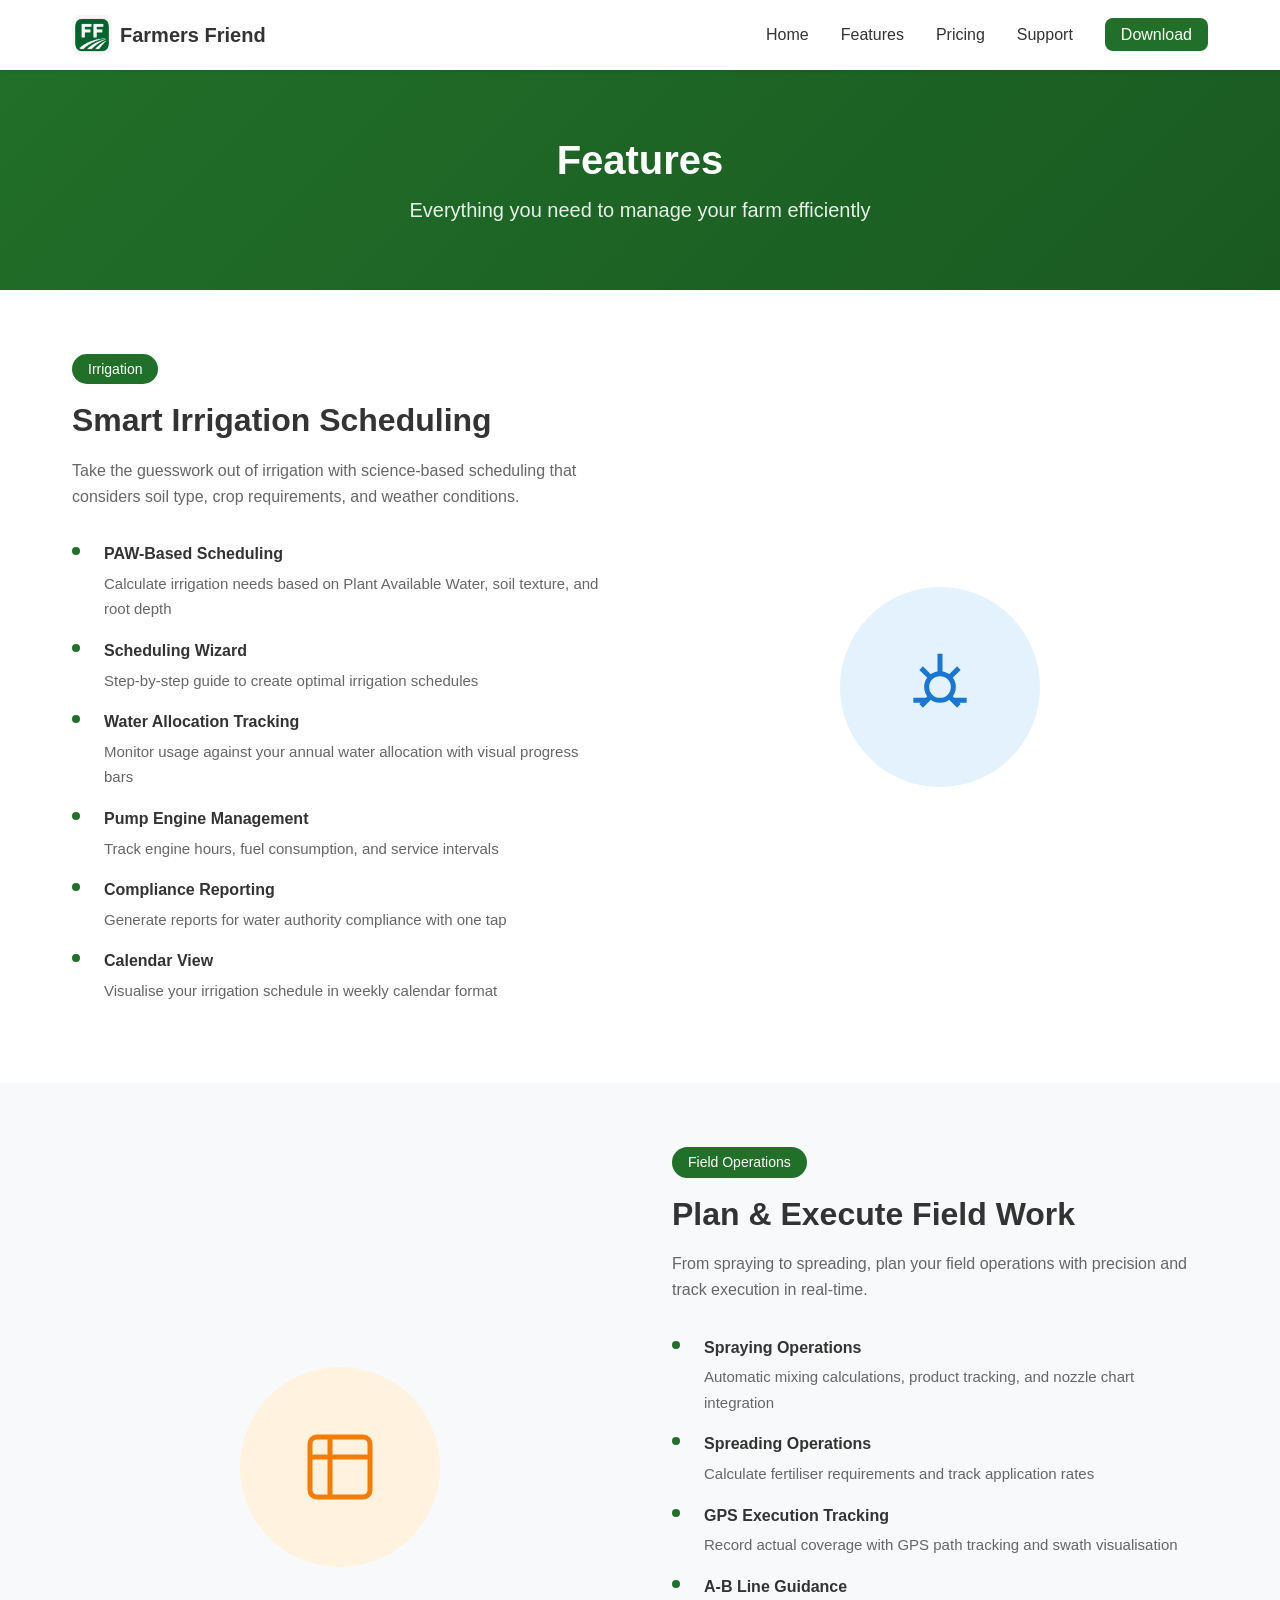
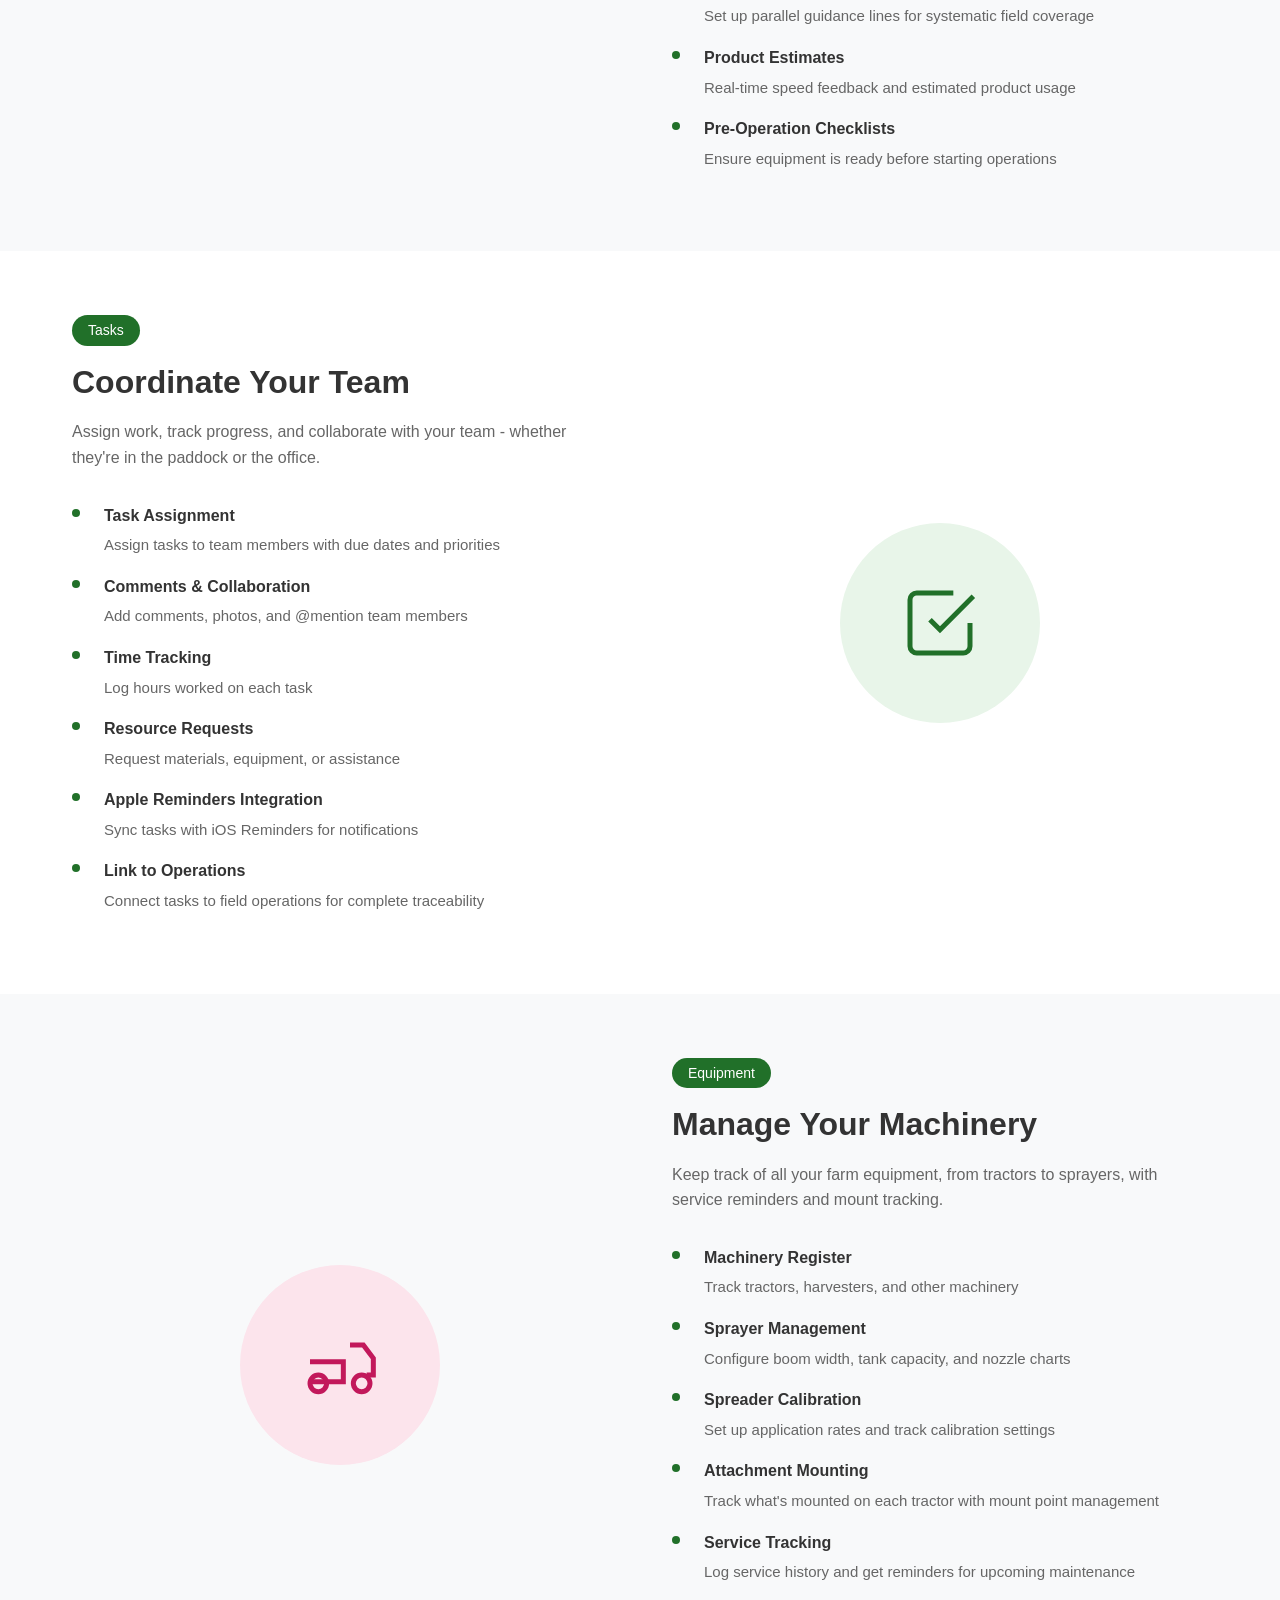
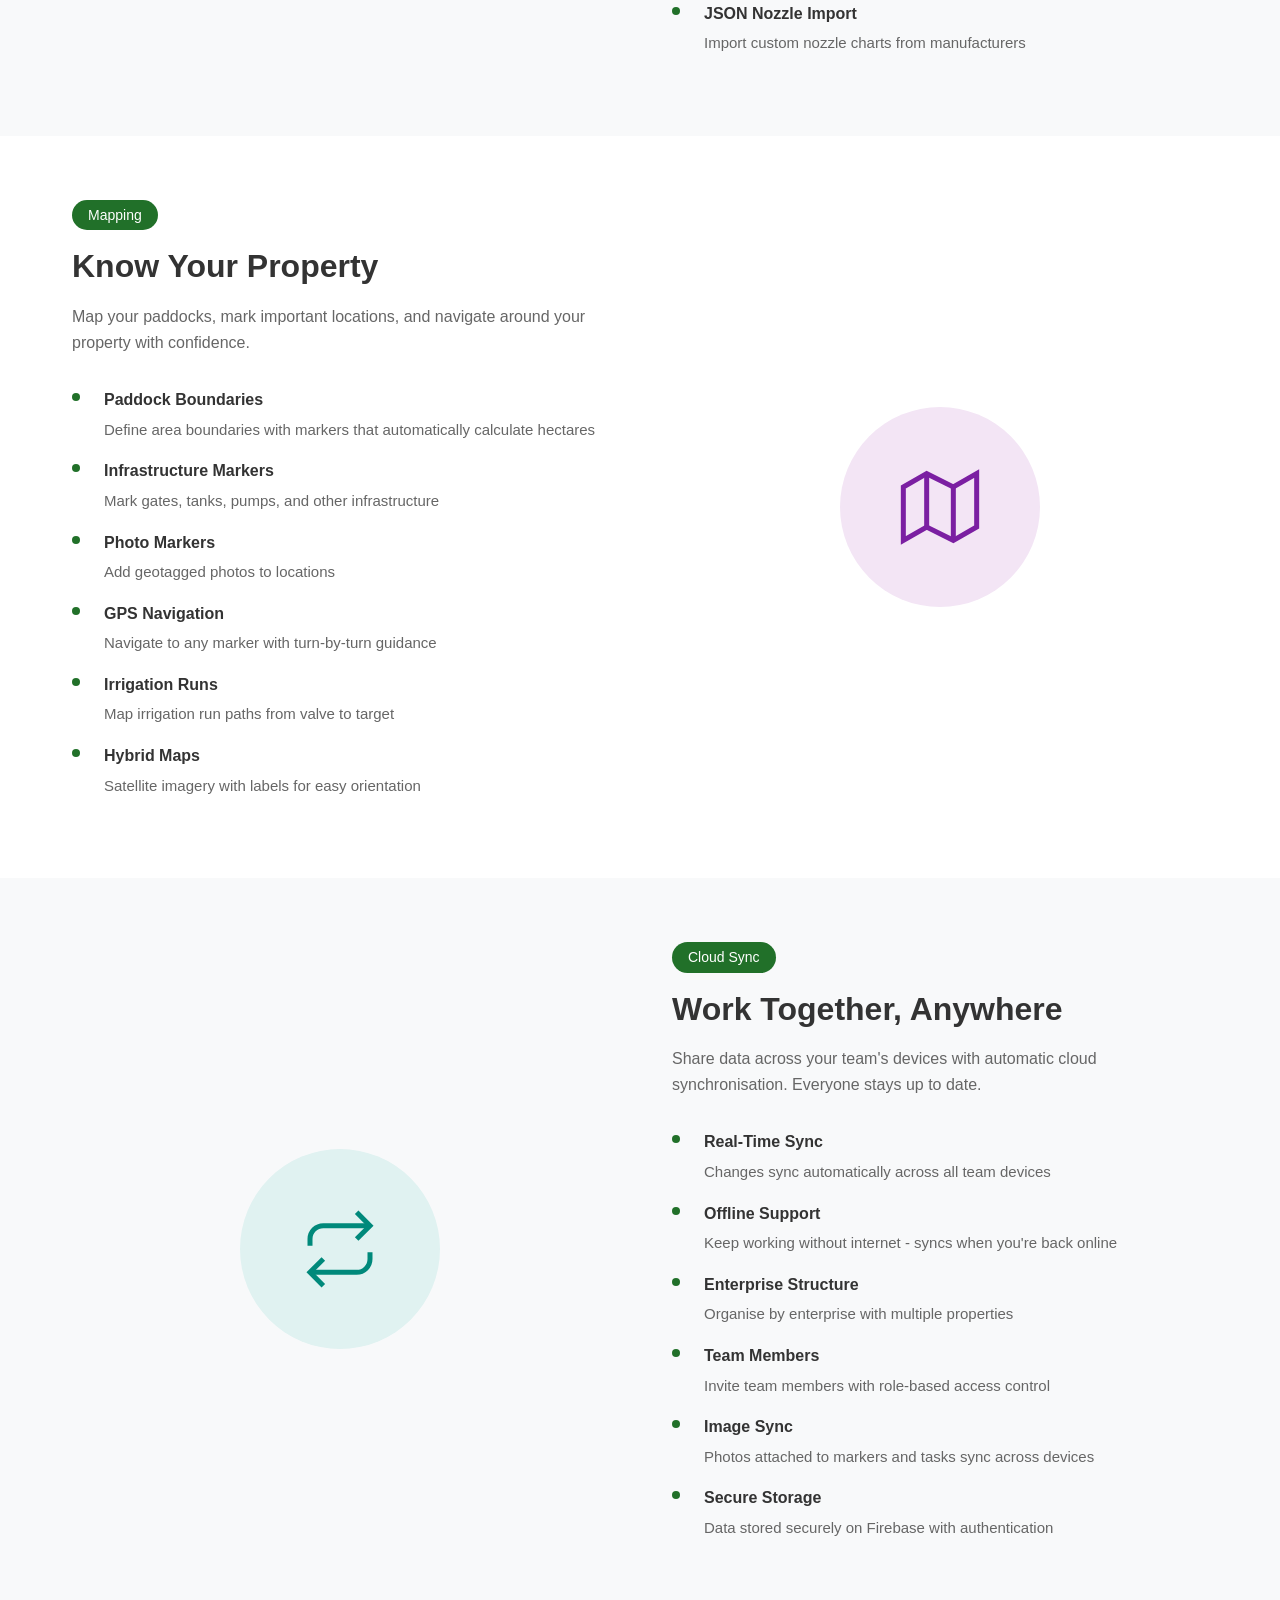
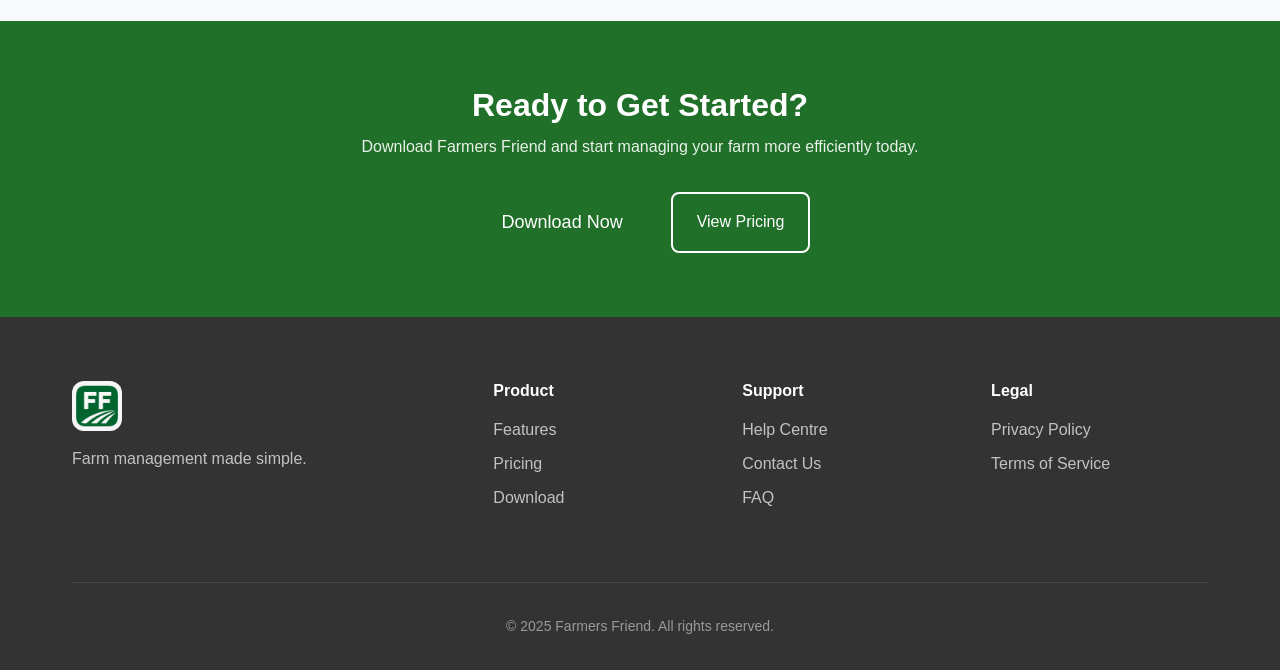
==== features.html @ cf2e5888 "Initial website for farmersfriendapp.com" ====
<!DOCTYPE html>
<html lang="en">
<head>
    <meta charset="UTF-8">
    <meta name="viewport" content="width=device-width, initial-scale=1.0">
    <meta name="description" content="Explore all features of Farmers Friend - irrigation scheduling, field operations, task management, equipment tracking, and more.">
    <title>Features - Farmers Friend</title>
    <link rel="stylesheet" href="css/styles.css">
    <link rel="icon" type="image/png" href="images/favicon.png">
    <link rel="apple-touch-icon" href="images/app-icon.png">
</head>
<body>
    <!-- Navigation -->
    <nav class="navbar">
        <div class="nav-container">
            <a href="index.html" class="nav-logo">
                <img src="images/app-icon.png" alt="Farmers Friend" class="logo-icon">
                <span>Farmers Friend</span>
            </a>
            <button class="nav-toggle" aria-label="Toggle navigation">
                <span></span>
                <span></span>
                <span></span>
            </button>
            <ul class="nav-menu">
                <li><a href="index.html" class="nav-link">Home</a></li>
                <li><a href="features.html" class="nav-link active">Features</a></li>
                <li><a href="pricing.html" class="nav-link">Pricing</a></li>
                <li><a href="support.html" class="nav-link">Support</a></li>
                <li><a href="index.html#download" class="nav-link btn-download">Download</a></li>
            </ul>
        </div>
    </nav>

    <!-- Page Header -->
    <section class="page-header">
        <div class="container">
            <h1>Features</h1>
            <p>Everything you need to manage your farm efficiently</p>
        </div>
    </section>

    <!-- Irrigation Feature -->
    <section class="feature-detail" id="irrigation">
        <div class="container">
            <div class="feature-detail-content">
                <div class="feature-detail-text">
                    <div class="feature-badge">Irrigation</div>
                    <h2>Smart Irrigation Scheduling</h2>
                    <p>Take the guesswork out of irrigation with science-based scheduling that considers soil type, crop requirements, and weather conditions.</p>

                    <ul class="feature-list">
                        <li>
                            <strong>PAW-Based Scheduling</strong>
                            <span>Calculate irrigation needs based on Plant Available Water, soil texture, and root depth</span>
                        </li>
                        <li>
                            <strong>Scheduling Wizard</strong>
                            <span>Step-by-step guide to create optimal irrigation schedules</span>
                        </li>
                        <li>
                            <strong>Water Allocation Tracking</strong>
                            <span>Monitor usage against your annual water allocation with visual progress bars</span>
                        </li>
                        <li>
                            <strong>Pump Engine Management</strong>
                            <span>Track engine hours, fuel consumption, and service intervals</span>
                        </li>
                        <li>
                            <strong>Compliance Reporting</strong>
                            <span>Generate reports for water authority compliance with one tap</span>
                        </li>
                        <li>
                            <strong>Calendar View</strong>
                            <span>Visualise your irrigation schedule in weekly calendar format</span>
                        </li>
                    </ul>
                </div>
                <div class="feature-detail-image">
                    <div class="feature-icon-large irrigation">
                        <svg viewBox="0 0 24 24" fill="none" stroke="currentColor" stroke-width="1.5">
                            <path d="M12 2v6m0 0a4 4 0 100 8 4 4 0 000-8zm-8 8h4m8 0h4M6.34 6.34l2.83 2.83m5.66 5.66l2.83 2.83m0-11.32l-2.83 2.83m-5.66 5.66l-2.83 2.83"/>
                        </svg>
                    </div>
                </div>
            </div>
        </div>
    </section>

    <!-- Field Operations Feature -->
    <section class="feature-detail alt" id="operations">
        <div class="container">
            <div class="feature-detail-content reverse">
                <div class="feature-detail-text">
                    <div class="feature-badge">Field Operations</div>
                    <h2>Plan & Execute Field Work</h2>
                    <p>From spraying to spreading, plan your field operations with precision and track execution in real-time.</p>

                    <ul class="feature-list">
                        <li>
                            <strong>Spraying Operations</strong>
                            <span>Automatic mixing calculations, product tracking, and nozzle chart integration</span>
                        </li>
                        <li>
                            <strong>Spreading Operations</strong>
                            <span>Calculate fertiliser requirements and track application rates</span>
                        </li>
                        <li>
                            <strong>GPS Execution Tracking</strong>
                            <span>Record actual coverage with GPS path tracking and swath visualisation</span>
                        </li>
                        <li>
                            <strong>A-B Line Guidance</strong>
                            <span>Set up parallel guidance lines for systematic field coverage</span>
                        </li>
                        <li>
                            <strong>Product Estimates</strong>
                            <span>Real-time speed feedback and estimated product usage</span>
                        </li>
                        <li>
                            <strong>Pre-Operation Checklists</strong>
                            <span>Ensure equipment is ready before starting operations</span>
                        </li>
                    </ul>
                </div>
                <div class="feature-detail-image">
                    <div class="feature-icon-large operations">
                        <svg viewBox="0 0 24 24" fill="none" stroke="currentColor" stroke-width="1.5">
                            <rect x="3" y="3" width="18" height="18" rx="2"/>
                            <path d="M9 3v18M3 9h18"/>
                        </svg>
                    </div>
                </div>
            </div>
        </div>
    </section>

    <!-- Task Management Feature -->
    <section class="feature-detail" id="tasks">
        <div class="container">
            <div class="feature-detail-content">
                <div class="feature-detail-text">
                    <div class="feature-badge">Tasks</div>
                    <h2>Coordinate Your Team</h2>
                    <p>Assign work, track progress, and collaborate with your team - whether they're in the paddock or the office.</p>

                    <ul class="feature-list">
                        <li>
                            <strong>Task Assignment</strong>
                            <span>Assign tasks to team members with due dates and priorities</span>
                        </li>
                        <li>
                            <strong>Comments & Collaboration</strong>
                            <span>Add comments, photos, and @mention team members</span>
                        </li>
                        <li>
                            <strong>Time Tracking</strong>
                            <span>Log hours worked on each task</span>
                        </li>
                        <li>
                            <strong>Resource Requests</strong>
                            <span>Request materials, equipment, or assistance</span>
                        </li>
                        <li>
                            <strong>Apple Reminders Integration</strong>
                            <span>Sync tasks with iOS Reminders for notifications</span>
                        </li>
                        <li>
                            <strong>Link to Operations</strong>
                            <span>Connect tasks to field operations for complete traceability</span>
                        </li>
                    </ul>
                </div>
                <div class="feature-detail-image">
                    <div class="feature-icon-large tasks">
                        <svg viewBox="0 0 24 24" fill="none" stroke="currentColor" stroke-width="1.5">
                            <path d="M9 11l3 3L22 4"/>
                            <path d="M21 12v7a2 2 0 01-2 2H5a2 2 0 01-2-2V5a2 2 0 012-2h11"/>
                        </svg>
                    </div>
                </div>
            </div>
        </div>
    </section>

    <!-- Equipment Feature -->
    <section class="feature-detail alt" id="equipment">
        <div class="container">
            <div class="feature-detail-content reverse">
                <div class="feature-detail-text">
                    <div class="feature-badge">Equipment</div>
                    <h2>Manage Your Machinery</h2>
                    <p>Keep track of all your farm equipment, from tractors to sprayers, with service reminders and mount tracking.</p>

                    <ul class="feature-list">
                        <li>
                            <strong>Machinery Register</strong>
                            <span>Track tractors, harvesters, and other machinery</span>
                        </li>
                        <li>
                            <strong>Sprayer Management</strong>
                            <span>Configure boom width, tank capacity, and nozzle charts</span>
                        </li>
                        <li>
                            <strong>Spreader Calibration</strong>
                            <span>Set up application rates and track calibration settings</span>
                        </li>
                        <li>
                            <strong>Attachment Mounting</strong>
                            <span>Track what's mounted on each tractor with mount point management</span>
                        </li>
                        <li>
                            <strong>Service Tracking</strong>
                            <span>Log service history and get reminders for upcoming maintenance</span>
                        </li>
                        <li>
                            <strong>JSON Nozzle Import</strong>
                            <span>Import custom nozzle charts from manufacturers</span>
                        </li>
                    </ul>
                </div>
                <div class="feature-detail-image">
                    <div class="feature-icon-large equipment">
                        <svg viewBox="0 0 24 24" fill="none" stroke="currentColor" stroke-width="1.5">
                            <circle cx="5.5" cy="17.5" r="2.5"/>
                            <circle cx="18.5" cy="17.5" r="2.5"/>
                            <path d="M15 6h4l3 4v5h-2M3 17h2m-2-6h10v6H5"/>
                        </svg>
                    </div>
                </div>
            </div>
        </div>
    </section>

    <!-- Mapping Feature -->
    <section class="feature-detail" id="mapping">
        <div class="container">
            <div class="feature-detail-content">
                <div class="feature-detail-text">
                    <div class="feature-badge">Mapping</div>
                    <h2>Know Your Property</h2>
                    <p>Map your paddocks, mark important locations, and navigate around your property with confidence.</p>

                    <ul class="feature-list">
                        <li>
                            <strong>Paddock Boundaries</strong>
                            <span>Define area boundaries with markers that automatically calculate hectares</span>
                        </li>
                        <li>
                            <strong>Infrastructure Markers</strong>
                            <span>Mark gates, tanks, pumps, and other infrastructure</span>
                        </li>
                        <li>
                            <strong>Photo Markers</strong>
                            <span>Add geotagged photos to locations</span>
                        </li>
                        <li>
                            <strong>GPS Navigation</strong>
                            <span>Navigate to any marker with turn-by-turn guidance</span>
                        </li>
                        <li>
                            <strong>Irrigation Runs</strong>
                            <span>Map irrigation run paths from valve to target</span>
                        </li>
                        <li>
                            <strong>Hybrid Maps</strong>
                            <span>Satellite imagery with labels for easy orientation</span>
                        </li>
                    </ul>
                </div>
                <div class="feature-detail-image">
                    <div class="feature-icon-large mapping">
                        <svg viewBox="0 0 24 24" fill="none" stroke="currentColor" stroke-width="1.5">
                            <polygon points="1 6 1 22 8 18 16 22 23 18 23 2 16 6 8 2 1 6"/>
                            <line x1="8" y1="2" x2="8" y2="18"/>
                            <line x1="16" y1="6" x2="16" y2="22"/>
                        </svg>
                    </div>
                </div>
            </div>
        </div>
    </section>

    <!-- Sync Feature -->
    <section class="feature-detail alt" id="sync">
        <div class="container">
            <div class="feature-detail-content reverse">
                <div class="feature-detail-text">
                    <div class="feature-badge">Cloud Sync</div>
                    <h2>Work Together, Anywhere</h2>
                    <p>Share data across your team's devices with automatic cloud synchronisation. Everyone stays up to date.</p>

                    <ul class="feature-list">
                        <li>
                            <strong>Real-Time Sync</strong>
                            <span>Changes sync automatically across all team devices</span>
                        </li>
                        <li>
                            <strong>Offline Support</strong>
                            <span>Keep working without internet - syncs when you're back online</span>
                        </li>
                        <li>
                            <strong>Enterprise Structure</strong>
                            <span>Organise by enterprise with multiple properties</span>
                        </li>
                        <li>
                            <strong>Team Members</strong>
                            <span>Invite team members with role-based access control</span>
                        </li>
                        <li>
                            <strong>Image Sync</strong>
                            <span>Photos attached to markers and tasks sync across devices</span>
                        </li>
                        <li>
                            <strong>Secure Storage</strong>
                            <span>Data stored securely on Firebase with authentication</span>
                        </li>
                    </ul>
                </div>
                <div class="feature-detail-image">
                    <div class="feature-icon-large sync">
                        <svg viewBox="0 0 24 24" fill="none" stroke="currentColor" stroke-width="1.5">
                            <path d="M17 1l4 4-4 4"/>
                            <path d="M3 11V9a4 4 0 014-4h14"/>
                            <path d="M7 23l-4-4 4-4"/>
                            <path d="M21 13v2a4 4 0 01-4 4H3"/>
                        </svg>
                    </div>
                </div>
            </div>
        </div>
    </section>

    <!-- CTA Section -->
    <section class="cta-section">
        <div class="container">
            <h2>Ready to Get Started?</h2>
            <p>Download Farmers Friend and start managing your farm more efficiently today.</p>
            <div class="cta-buttons">
                <a href="index.html#download" class="btn btn-primary btn-large">Download Now</a>
                <a href="pricing.html" class="btn btn-secondary">View Pricing</a>
            </div>
        </div>
    </section>

    <!-- Footer -->
    <footer class="footer">
        <div class="container">
            <div class="footer-content">
                <div class="footer-brand">
                    <img src="images/app-icon.png" alt="Farmers Friend" class="footer-logo">
                    <p>Farm management made simple.</p>
                </div>
                <div class="footer-links">
                    <div class="footer-column">
                        <h4>Product</h4>
                        <ul>
                            <li><a href="features.html">Features</a></li>
                            <li><a href="pricing.html">Pricing</a></li>
                            <li><a href="index.html#download">Download</a></li>
                        </ul>
                    </div>
                    <div class="footer-column">
                        <h4>Support</h4>
                        <ul>
                            <li><a href="support.html">Help Centre</a></li>
                            <li><a href="support.html#contact">Contact Us</a></li>
                            <li><a href="support.html#faq">FAQ</a></li>
                        </ul>
                    </div>
                    <div class="footer-column">
                        <h4>Legal</h4>
                        <ul>
                            <li><a href="privacy.html">Privacy Policy</a></li>
                            <li><a href="terms.html">Terms of Service</a></li>
                        </ul>
                    </div>
                </div>
            </div>
            <div class="footer-bottom">
                <p>&copy; 2025 Farmers Friend. All rights reserved.</p>
            </div>
        </div>
    </footer>

    <script src="js/main.js"></script>
</body>
</html>
---- css/styles.css ----
/* ==========================================================================
   Farmers Friend Website Styles
   Brand Color: #217029 (RGB 33, 112, 41)
   ========================================================================== */

/* CSS Variables */
:root {
    --color-primary: #217029;
    --color-primary-dark: #1a5a21;
    --color-primary-light: #2d9438;
    --color-secondary: #f5f5f5;
    --color-text: #333333;
    --color-text-light: #666666;
    --color-text-muted: #999999;
    --color-white: #ffffff;
    --color-border: #e0e0e0;
    --color-background: #ffffff;
    --color-background-alt: #f8f9fa;

    --font-family: -apple-system, BlinkMacSystemFont, 'Segoe UI', Roboto, Oxygen, Ubuntu, Cantarell, sans-serif;
    --font-size-base: 16px;
    --line-height-base: 1.6;

    --spacing-xs: 0.25rem;
    --spacing-sm: 0.5rem;
    --spacing-md: 1rem;
    --spacing-lg: 2rem;
    --spacing-xl: 4rem;

    --border-radius: 8px;
    --border-radius-lg: 16px;
    --shadow-sm: 0 1px 3px rgba(0, 0, 0, 0.1);
    --shadow-md: 0 4px 6px rgba(0, 0, 0, 0.1);
    --shadow-lg: 0 10px 25px rgba(0, 0, 0, 0.15);

    --container-max: 1200px;
    --navbar-height: 70px;
}

/* Reset & Base Styles */
*,
*::before,
*::after {
    box-sizing: border-box;
    margin: 0;
    padding: 0;
}

html {
    scroll-behavior: smooth;
}

body {
    font-family: var(--font-family);
    font-size: var(--font-size-base);
    line-height: var(--line-height-base);
    color: var(--color-text);
    background-color: var(--color-background);
}

img {
    max-width: 100%;
    height: auto;
}

a {
    color: var(--color-primary);
    text-decoration: none;
    transition: color 0.2s ease;
}

a:hover {
    color: var(--color-primary-dark);
}

h1, h2, h3, h4, h5, h6 {
    line-height: 1.3;
    font-weight: 600;
    color: var(--color-text);
}

h1 { font-size: 2.5rem; }
h2 { font-size: 2rem; }
h3 { font-size: 1.5rem; }
h4 { font-size: 1.25rem; }

/* Container */
.container {
    max-width: var(--container-max);
    margin: 0 auto;
    padding: 0 var(--spacing-lg);
}

/* Buttons */
.btn {
    display: inline-flex;
    align-items: center;
    justify-content: center;
    gap: var(--spacing-sm);
    padding: 0.75rem 1.5rem;
    font-size: 1rem;
    font-weight: 500;
    border-radius: var(--border-radius);
    border: none;
    cursor: pointer;
    transition: all 0.2s ease;
    text-decoration: none;
}

.btn-primary {
    background-color: var(--color-primary);
    color: var(--color-white);
}

.btn-primary:hover {
    background-color: var(--color-primary-dark);
    color: var(--color-white);
}

.btn-secondary {
    background-color: var(--color-white);
    color: var(--color-primary);
    border: 2px solid var(--color-primary);
}

.btn-secondary:hover {
    background-color: var(--color-primary);
    color: var(--color-white);
}

.btn-large {
    padding: 1rem 2rem;
    font-size: 1.125rem;
}

.apple-icon {
    width: 20px;
    height: 20px;
}

/* Navigation */
.navbar {
    position: fixed;
    top: 0;
    left: 0;
    right: 0;
    height: var(--navbar-height);
    background-color: var(--color-white);
    box-shadow: var(--shadow-sm);
    z-index: 1000;
}

.nav-container {
    max-width: var(--container-max);
    margin: 0 auto;
    padding: 0 var(--spacing-lg);
    height: 100%;
    display: flex;
    align-items: center;
    justify-content: space-between;
}

.nav-logo {
    display: flex;
    align-items: center;
    gap: var(--spacing-sm);
    font-weight: 600;
    font-size: 1.25rem;
    color: var(--color-text);
}

.nav-logo:hover {
    color: var(--color-text);
}

.logo-icon {
    width: 40px;
    height: 40px;
    border-radius: 8px;
}

.nav-menu {
    display: flex;
    align-items: center;
    gap: var(--spacing-lg);
    list-style: none;
}

.nav-link {
    font-weight: 500;
    color: var(--color-text);
    padding: var(--spacing-sm) 0;
    position: relative;
}

.nav-link:hover,
.nav-link.active {
    color: var(--color-primary);
}

.nav-link.active::after {
    content: '';
    position: absolute;
    bottom: 0;
    left: 0;
    right: 0;
    height: 2px;
    background-color: var(--color-primary);
}

.btn-download {
    background-color: var(--color-primary);
    color: var(--color-white) !important;
    padding: var(--spacing-sm) var(--spacing-md);
    border-radius: var(--border-radius);
}

.btn-download:hover {
    background-color: var(--color-primary-dark);
}

.nav-toggle {
    display: none;
    flex-direction: column;
    gap: 5px;
    background: none;
    border: none;
    cursor: pointer;
    padding: var(--spacing-sm);
}

.nav-toggle span {
    display: block;
    width: 25px;
    height: 2px;
    background-color: var(--color-text);
    transition: all 0.3s ease;
}

/* Hero Section */
.hero {
    padding-top: calc(var(--navbar-height) + var(--spacing-xl));
    padding-bottom: var(--spacing-xl);
    background: linear-gradient(135deg, #f0f7f1 0%, #ffffff 100%);
    min-height: 80vh;
    display: flex;
    align-items: center;
}

.hero-content {
    max-width: var(--container-max);
    margin: 0 auto;
    padding: 0 var(--spacing-lg);
    display: grid;
    grid-template-columns: 1fr 1fr;
    gap: var(--spacing-xl);
    align-items: center;
}

.hero-text h1 {
    font-size: 3rem;
    margin-bottom: var(--spacing-md);
}

.highlight {
    color: var(--color-primary);
}

.hero-subtitle {
    font-size: 1.25rem;
    color: var(--color-text-light);
    margin-bottom: var(--spacing-lg);
}

.hero-buttons {
    display: flex;
    gap: var(--spacing-md);
    flex-wrap: wrap;
}

.hero-image {
    display: flex;
    justify-content: center;
    align-items: center;
}

.app-preview {
    max-width: 300px;
    border-radius: var(--border-radius-lg);
    box-shadow: var(--shadow-lg);
}

/* Section Styles */
.section-title {
    text-align: center;
    margin-bottom: var(--spacing-md);
}

.section-subtitle {
    text-align: center;
    color: var(--color-text-light);
    max-width: 600px;
    margin: 0 auto var(--spacing-xl);
}

/* Features Overview */
.features-overview {
    padding: var(--spacing-xl) 0;
}

.features-grid {
    display: grid;
    grid-template-columns: repeat(3, 1fr);
    gap: var(--spacing-lg);
    margin-bottom: var(--spacing-xl);
}

.feature-card {
    background: var(--color-white);
    padding: var(--spacing-lg);
    border-radius: var(--border-radius-lg);
    box-shadow: var(--shadow-sm);
    transition: transform 0.2s ease, box-shadow 0.2s ease;
}

.feature-card:hover {
    transform: translateY(-4px);
    box-shadow: var(--shadow-md);
}

.feature-icon {
    width: 60px;
    height: 60px;
    border-radius: var(--border-radius);
    display: flex;
    align-items: center;
    justify-content: center;
    margin-bottom: var(--spacing-md);
}

.feature-icon svg {
    width: 30px;
    height: 30px;
}

.feature-icon.irrigation {
    background-color: #e3f2fd;
    color: #1976d2;
}

.feature-icon.operations {
    background-color: #fff3e0;
    color: #f57c00;
}

.feature-icon.tasks {
    background-color: #e8f5e9;
    color: var(--color-primary);
}

.feature-icon.equipment {
    background-color: #fce4ec;
    color: #c2185b;
}

.feature-icon.mapping {
    background-color: #f3e5f5;
    color: #7b1fa2;
}

.feature-icon.sync {
    background-color: #e0f2f1;
    color: #00897b;
}

.feature-card h3 {
    margin-bottom: var(--spacing-sm);
}

.feature-card p {
    color: var(--color-text-light);
    font-size: 0.9375rem;
}

.features-cta {
    text-align: center;
}

/* Social Proof */
.social-proof {
    background-color: var(--color-primary);
    color: var(--color-white);
    padding: var(--spacing-xl) 0;
}

.social-proof .section-title {
    color: var(--color-white);
}

.testimonial {
    max-width: 700px;
    margin: 0 auto;
    text-align: center;
}

.testimonial blockquote {
    font-size: 1.5rem;
    font-style: italic;
    margin-bottom: var(--spacing-md);
    line-height: 1.5;
}

.testimonial cite {
    font-style: normal;
    opacity: 0.9;
}

/* Download Section */
.download-section {
    padding: var(--spacing-xl) 0;
    background-color: var(--color-background-alt);
}

.download-content {
    text-align: center;
    max-width: 600px;
    margin: 0 auto;
}

.download-icon {
    width: 100px;
    height: 100px;
    border-radius: 22px;
    margin-bottom: var(--spacing-lg);
    box-shadow: var(--shadow-md);
}

.download-content h2 {
    margin-bottom: var(--spacing-md);
}

.download-content p {
    color: var(--color-text-light);
    margin-bottom: var(--spacing-lg);
}

.download-note {
    font-size: 0.875rem;
    color: var(--color-text-muted);
    margin-top: var(--spacing-md);
}

/* Footer */
.footer {
    background-color: var(--color-text);
    color: var(--color-white);
    padding: var(--spacing-xl) 0 var(--spacing-lg);
}

.footer-content {
    display: grid;
    grid-template-columns: 1fr 2fr;
    gap: var(--spacing-xl);
    margin-bottom: var(--spacing-xl);
}

.footer-brand p {
    color: rgba(255, 255, 255, 0.7);
    margin-top: var(--spacing-sm);
}

.footer-logo {
    width: 50px;
    height: 50px;
    border-radius: 12px;
}

.footer-links {
    display: grid;
    grid-template-columns: repeat(3, 1fr);
    gap: var(--spacing-lg);
}

.footer-column h4 {
    color: var(--color-white);
    margin-bottom: var(--spacing-md);
    font-size: 1rem;
}

.footer-column ul {
    list-style: none;
}

.footer-column li {
    margin-bottom: var(--spacing-sm);
}

.footer-column a {
    color: rgba(255, 255, 255, 0.7);
    transition: color 0.2s ease;
}

.footer-column a:hover {
    color: var(--color-white);
}

.footer-bottom {
    border-top: 1px solid rgba(255, 255, 255, 0.1);
    padding-top: var(--spacing-lg);
    text-align: center;
    color: rgba(255, 255, 255, 0.5);
    font-size: 0.875rem;
}

/* Page Header */
.page-header {
    padding-top: calc(var(--navbar-height) + var(--spacing-xl));
    padding-bottom: var(--spacing-xl);
    background: linear-gradient(135deg, var(--color-primary) 0%, var(--color-primary-dark) 100%);
    color: var(--color-white);
    text-align: center;
}

.page-header h1 {
    color: var(--color-white);
    margin-bottom: var(--spacing-sm);
}

.page-header p {
    opacity: 0.9;
    font-size: 1.25rem;
}

/* Feature Detail Sections */
.feature-detail {
    padding: var(--spacing-xl) 0;
}

.feature-detail.alt {
    background-color: var(--color-background-alt);
}

.feature-detail-content {
    display: grid;
    grid-template-columns: 1fr 1fr;
    gap: var(--spacing-xl);
    align-items: center;
}

.feature-detail-content.reverse {
    direction: rtl;
}

.feature-detail-content.reverse > * {
    direction: ltr;
}

.feature-badge {
    display: inline-block;
    background-color: var(--color-primary);
    color: var(--color-white);
    padding: var(--spacing-xs) var(--spacing-md);
    border-radius: 100px;
    font-size: 0.875rem;
    font-weight: 500;
    margin-bottom: var(--spacing-md);
}

.feature-detail-text h2 {
    margin-bottom: var(--spacing-md);
}

.feature-detail-text > p {
    color: var(--color-text-light);
    margin-bottom: var(--spacing-lg);
}

.feature-list {
    list-style: none;
}

.feature-list li {
    margin-bottom: var(--spacing-md);
    padding-left: var(--spacing-lg);
    position: relative;
}

.feature-list li::before {
    content: '';
    position: absolute;
    left: 0;
    top: 6px;
    width: 8px;
    height: 8px;
    background-color: var(--color-primary);
    border-radius: 50%;
}

.feature-list strong {
    display: block;
    margin-bottom: var(--spacing-xs);
}

.feature-list span {
    color: var(--color-text-light);
    font-size: 0.9375rem;
}

.feature-icon-large {
    width: 200px;
    height: 200px;
    border-radius: 50%;
    display: flex;
    align-items: center;
    justify-content: center;
    margin: 0 auto;
}

.feature-icon-large svg {
    width: 80px;
    height: 80px;
}

.feature-icon-large.irrigation {
    background-color: #e3f2fd;
    color: #1976d2;
}

.feature-icon-large.operations {
    background-color: #fff3e0;
    color: #f57c00;
}

.feature-icon-large.tasks {
    background-color: #e8f5e9;
    color: var(--color-primary);
}

.feature-icon-large.equipment {
    background-color: #fce4ec;
    color: #c2185b;
}

.feature-icon-large.mapping {
    background-color: #f3e5f5;
    color: #7b1fa2;
}

.feature-icon-large.sync {
    background-color: #e0f2f1;
    color: #00897b;
}

/* CTA Section */
.cta-section {
    background-color: var(--color-primary);
    color: var(--color-white);
    padding: var(--spacing-xl) 0;
    text-align: center;
}

.cta-section h2 {
    color: var(--color-white);
    margin-bottom: var(--spacing-sm);
}

.cta-section p {
    opacity: 0.9;
    margin-bottom: var(--spacing-lg);
}

.cta-buttons {
    display: flex;
    justify-content: center;
    gap: var(--spacing-md);
    flex-wrap: wrap;
}

.cta-section .btn-secondary {
    background-color: transparent;
    border-color: var(--color-white);
    color: var(--color-white);
}

.cta-section .btn-secondary:hover {
    background-color: var(--color-white);
    color: var(--color-primary);
}

/* Pricing */
.pricing-section {
    padding: var(--spacing-xl) 0;
}

.pricing-grid {
    display: grid;
    grid-template-columns: repeat(3, 1fr);
    gap: var(--spacing-lg);
    margin-bottom: var(--spacing-lg);
}

.pricing-card {
    background: var(--color-white);
    border: 1px solid var(--color-border);
    border-radius: var(--border-radius-lg);
    padding: var(--spacing-lg);
    position: relative;
    display: flex;
    flex-direction: column;
}

.pricing-card.featured {
    border-color: var(--color-primary);
    border-width: 2px;
    transform: scale(1.05);
}

.pricing-badge {
    position: absolute;
    top: -12px;
    left: 50%;
    transform: translateX(-50%);
    background-color: var(--color-primary);
    color: var(--color-white);
    padding: var(--spacing-xs) var(--spacing-md);
    border-radius: 100px;
    font-size: 0.75rem;
    font-weight: 600;
    text-transform: uppercase;
}

.pricing-header {
    text-align: center;
    padding-bottom: var(--spacing-lg);
    border-bottom: 1px solid var(--color-border);
    margin-bottom: var(--spacing-lg);
}

.pricing-header h3 {
    margin-bottom: var(--spacing-sm);
}

.pricing-price {
    margin-bottom: var(--spacing-sm);
}

.pricing-price .price {
    font-size: 2.5rem;
    font-weight: 700;
    color: var(--color-primary);
}

.pricing-price .period {
    color: var(--color-text-muted);
}

.pricing-description {
    color: var(--color-text-light);
    font-size: 0.9375rem;
}

.pricing-features {
    list-style: none;
    flex-grow: 1;
    margin-bottom: var(--spacing-lg);
}

.pricing-features li {
    display: flex;
    align-items: center;
    gap: var(--spacing-sm);
    padding: var(--spacing-sm) 0;
}

.pricing-features li svg {
    width: 18px;
    height: 18px;
    flex-shrink: 0;
}

.pricing-features li.included svg {
    color: var(--color-primary);
}

.pricing-features li.not-included {
    color: var(--color-text-muted);
}

.pricing-features li.not-included svg {
    color: var(--color-text-muted);
}

.pricing-cta {
    width: 100%;
    text-align: center;
}

.pricing-note {
    text-align: center;
    color: var(--color-text-muted);
    font-size: 0.875rem;
}

/* FAQ */
.faq-section {
    padding: var(--spacing-xl) 0;
    background-color: var(--color-background-alt);
}

.faq-grid {
    display: grid;
    grid-template-columns: repeat(2, 1fr);
    gap: var(--spacing-lg);
}

.faq-item {
    background: var(--color-white);
    padding: var(--spacing-lg);
    border-radius: var(--border-radius);
}

.faq-item h3 {
    margin-bottom: var(--spacing-sm);
    font-size: 1.125rem;
}

.faq-item p {
    color: var(--color-text-light);
}

/* Support Page */
.support-quick-links {
    padding: var(--spacing-xl) 0;
}

.quick-links-grid {
    display: grid;
    grid-template-columns: repeat(4, 1fr);
    gap: var(--spacing-lg);
}

.quick-link-card {
    background: var(--color-white);
    border: 1px solid var(--color-border);
    border-radius: var(--border-radius-lg);
    padding: var(--spacing-lg);
    text-align: center;
    transition: all 0.2s ease;
    color: var(--color-text);
}

.quick-link-card:hover {
    border-color: var(--color-primary);
    box-shadow: var(--shadow-md);
    color: var(--color-text);
}

.quick-link-icon {
    width: 60px;
    height: 60px;
    background-color: var(--color-primary);
    color: var(--color-white);
    border-radius: 50%;
    display: flex;
    align-items: center;
    justify-content: center;
    margin: 0 auto var(--spacing-md);
}

.quick-link-icon svg {
    width: 28px;
    height: 28px;
}

.quick-link-card h3 {
    margin-bottom: var(--spacing-xs);
}

.quick-link-card p {
    color: var(--color-text-light);
    font-size: 0.9375rem;
}

.support-section {
    padding: var(--spacing-xl) 0;
}

.support-section.alt {
    background-color: var(--color-background-alt);
}

/* Guide Steps */
.guide-steps {
    max-width: 800px;
    margin: 0 auto;
}

.guide-step {
    display: flex;
    gap: var(--spacing-lg);
    margin-bottom: var(--spacing-lg);
}

.step-number {
    width: 50px;
    height: 50px;
    background-color: var(--color-primary);
    color: var(--color-white);
    border-radius: 50%;
    display: flex;
    align-items: center;
    justify-content: center;
    font-size: 1.25rem;
    font-weight: 700;
    flex-shrink: 0;
}

.step-content h3 {
    margin-bottom: var(--spacing-xs);
}

.step-content p {
    color: var(--color-text-light);
}

/* FAQ Accordion */
.faq-accordion {
    max-width: 800px;
    margin: 0 auto;
}

.faq-accordion .faq-item {
    margin-bottom: var(--spacing-md);
}

.faq-accordion summary {
    cursor: pointer;
    font-weight: 600;
    font-size: 1.125rem;
    list-style: none;
    display: flex;
    justify-content: space-between;
    align-items: center;
}

.faq-accordion summary::after {
    content: '+';
    font-size: 1.5rem;
    font-weight: 300;
    color: var(--color-primary);
}

.faq-accordion details[open] summary::after {
    content: '-';
}

.faq-answer {
    padding-top: var(--spacing-md);
    color: var(--color-text-light);
}

.faq-answer p {
    margin-bottom: var(--spacing-sm);
}

/* Guides Grid */
.guides-grid {
    display: grid;
    grid-template-columns: repeat(2, 1fr);
    gap: var(--spacing-lg);
}

.guide-card {
    background: var(--color-white);
    border: 1px solid var(--color-border);
    border-radius: var(--border-radius-lg);
    padding: var(--spacing-lg);
}

.guide-card h3 {
    margin-bottom: var(--spacing-sm);
    color: var(--color-primary);
}

.guide-card > p {
    color: var(--color-text-light);
    margin-bottom: var(--spacing-md);
}

.guide-card ul {
    list-style: none;
}

.guide-card li {
    padding: var(--spacing-xs) 0;
    padding-left: var(--spacing-md);
    position: relative;
    color: var(--color-text-light);
}

.guide-card li::before {
    content: '>';
    position: absolute;
    left: 0;
    color: var(--color-primary);
}

/* Contact */
.contact-content {
    display: grid;
    grid-template-columns: 1fr 1fr;
    gap: var(--spacing-xl);
}

.contact-info h3 {
    margin-bottom: var(--spacing-md);
}

.contact-info > p {
    color: var(--color-text-light);
    margin-bottom: var(--spacing-lg);
}

.contact-method {
    display: flex;
    gap: var(--spacing-md);
    margin-bottom: var(--spacing-lg);
}

.contact-icon {
    width: 50px;
    height: 50px;
    background-color: var(--color-primary);
    color: var(--color-white);
    border-radius: 50%;
    display: flex;
    align-items: center;
    justify-content: center;
    flex-shrink: 0;
}

.contact-icon svg {
    width: 24px;
    height: 24px;
}

.contact-method h4 {
    margin-bottom: var(--spacing-xs);
}

.contact-method p {
    color: var(--color-text-light);
    margin: 0;
}

.contact-note {
    font-size: 0.875rem;
    color: var(--color-text-muted) !important;
}

.contact-form-wrapper {
    background: var(--color-white);
    padding: var(--spacing-lg);
    border-radius: var(--border-radius-lg);
    box-shadow: var(--shadow-md);
}

.contact-form-wrapper h3 {
    margin-bottom: var(--spacing-lg);
}

.form-group {
    margin-bottom: var(--spacing-md);
}

.form-group label {
    display: block;
    margin-bottom: var(--spacing-xs);
    font-weight: 500;
}

.form-group input,
.form-group select,
.form-group textarea {
    width: 100%;
    padding: 0.75rem;
    border: 1px solid var(--color-border);
    border-radius: var(--border-radius);
    font-family: inherit;
    font-size: 1rem;
    transition: border-color 0.2s ease;
}

.form-group input:focus,
.form-group select:focus,
.form-group textarea:focus {
    outline: none;
    border-color: var(--color-primary);
}

.contact-form .btn {
    width: 100%;
}

/* Responsive Design */
@media (max-width: 992px) {
    .hero-content {
        grid-template-columns: 1fr;
        text-align: center;
    }

    .hero-buttons {
        justify-content: center;
    }

    .hero-image {
        order: -1;
    }

    .app-preview {
        max-width: 200px;
    }

    .features-grid {
        grid-template-columns: repeat(2, 1fr);
    }

    .feature-detail-content,
    .feature-detail-content.reverse {
        grid-template-columns: 1fr;
        direction: ltr;
    }

    .feature-icon-large {
        width: 150px;
        height: 150px;
        margin-bottom: var(--spacing-lg);
    }

    .feature-icon-large svg {
        width: 60px;
        height: 60px;
    }

    .pricing-grid {
        grid-template-columns: 1fr;
        max-width: 400px;
        margin-left: auto;
        margin-right: auto;
    }

    .pricing-card.featured {
        transform: none;
    }

    .footer-content {
        grid-template-columns: 1fr;
    }

    .quick-links-grid {
        grid-template-columns: repeat(2, 1fr);
    }

    .faq-grid {
        grid-template-columns: 1fr;
    }

    .guides-grid {
        grid-template-columns: 1fr;
    }

    .contact-content {
        grid-template-columns: 1fr;
    }
}

@media (max-width: 768px) {
    :root {
        --spacing-xl: 3rem;
    }

    h1 { font-size: 2rem; }
    h2 { font-size: 1.75rem; }

    .hero-text h1 {
        font-size: 2.25rem;
    }

    .nav-menu {
        position: fixed;
        top: var(--navbar-height);
        left: 0;
        right: 0;
        background-color: var(--color-white);
        flex-direction: column;
        padding: var(--spacing-lg);
        gap: var(--spacing-md);
        box-shadow: var(--shadow-md);
        transform: translateY(-100%);
        opacity: 0;
        visibility: hidden;
        transition: all 0.3s ease;
    }

    .nav-menu.active {
        transform: translateY(0);
        opacity: 1;
        visibility: visible;
    }

    .nav-toggle {
        display: flex;
    }

    .features-grid {
        grid-template-columns: 1fr;
    }

    .quick-links-grid {
        grid-template-columns: 1fr;
    }

    .testimonial blockquote {
        font-size: 1.25rem;
    }

    .footer-links {
        grid-template-columns: 1fr;
        text-align: center;
    }
}
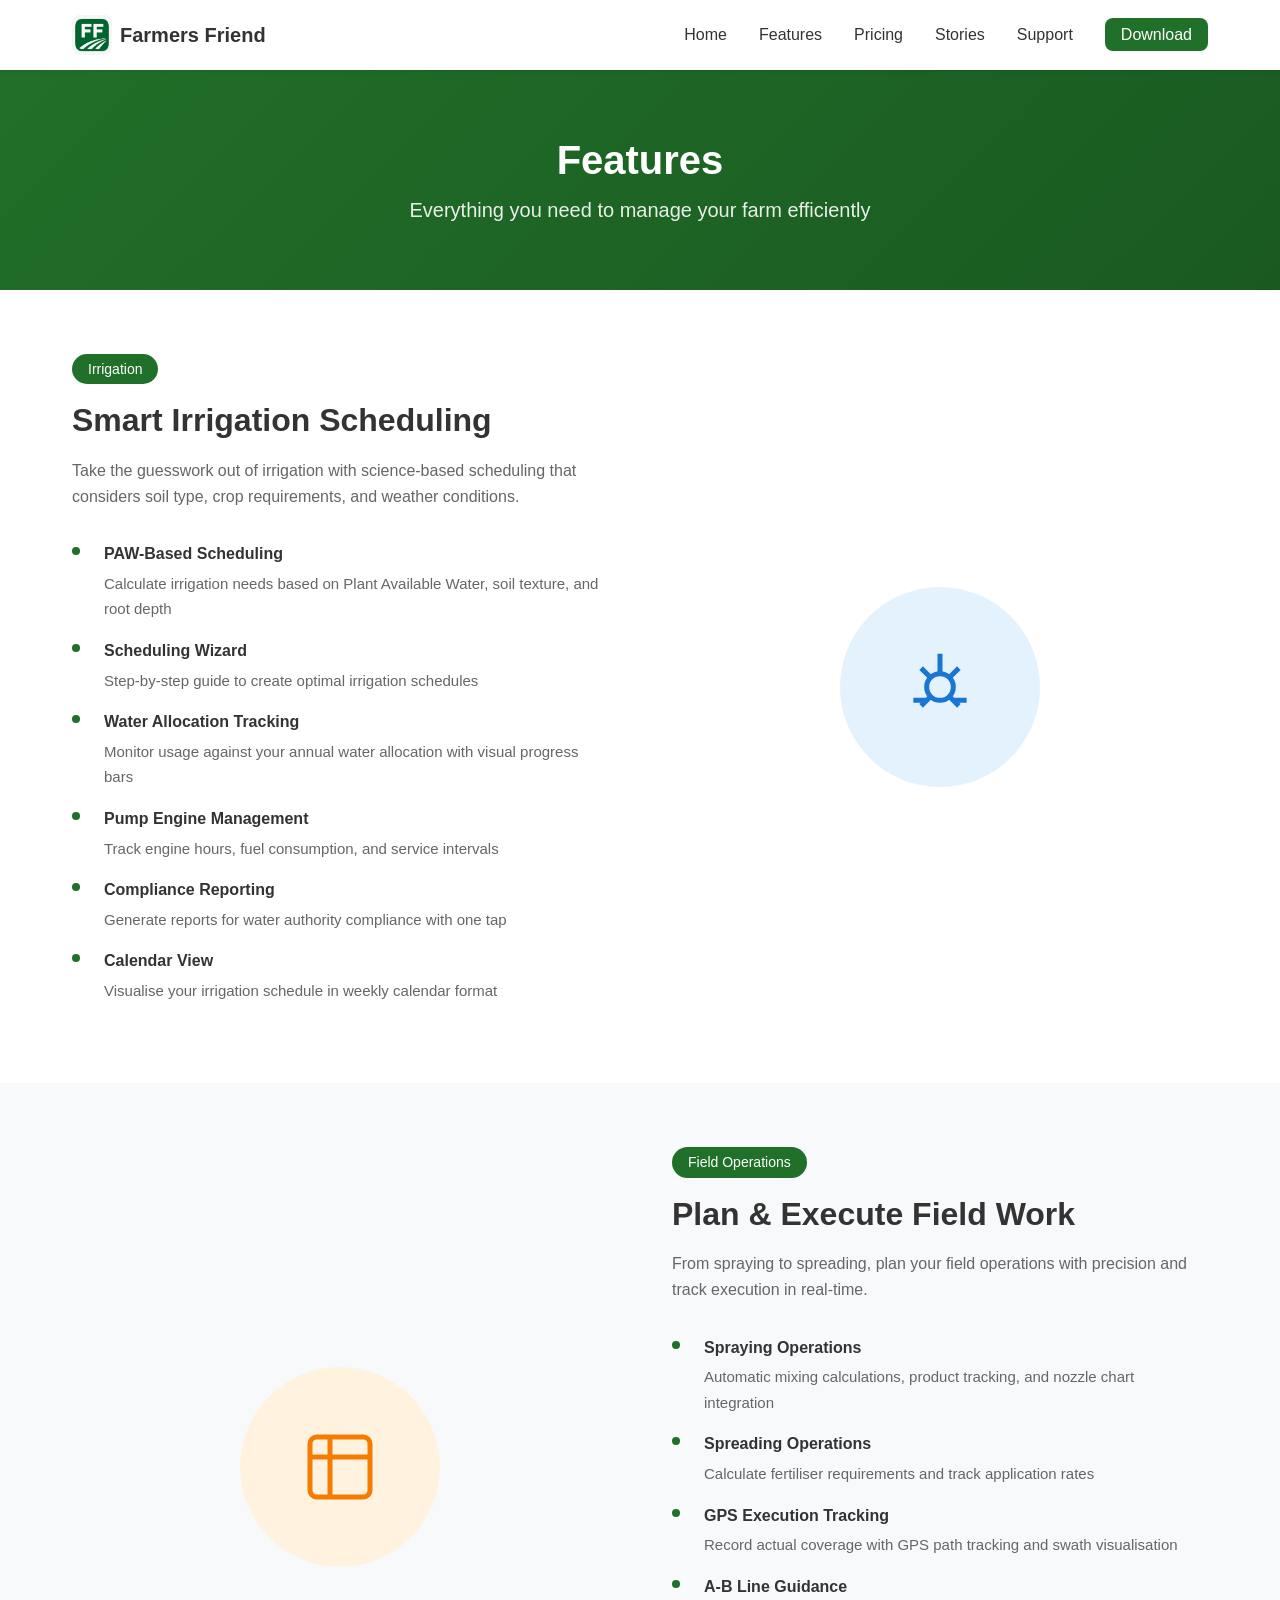
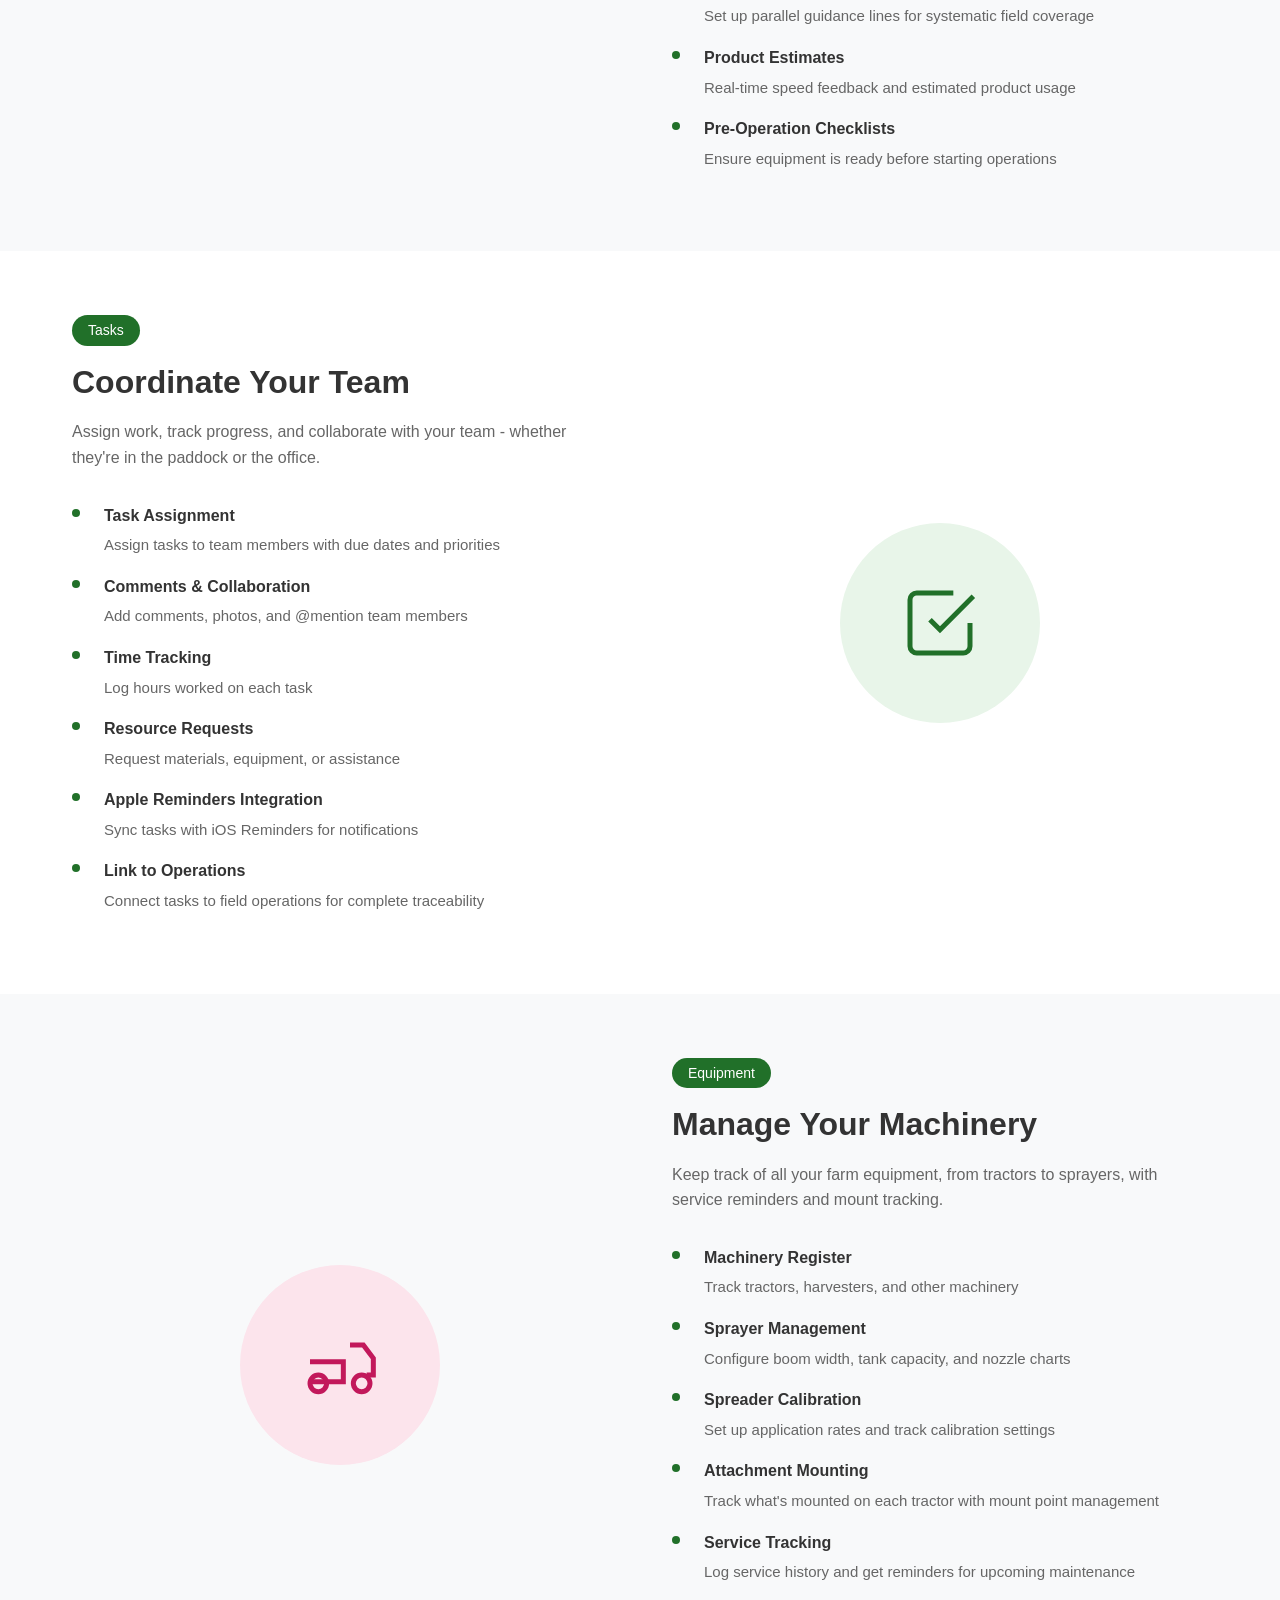
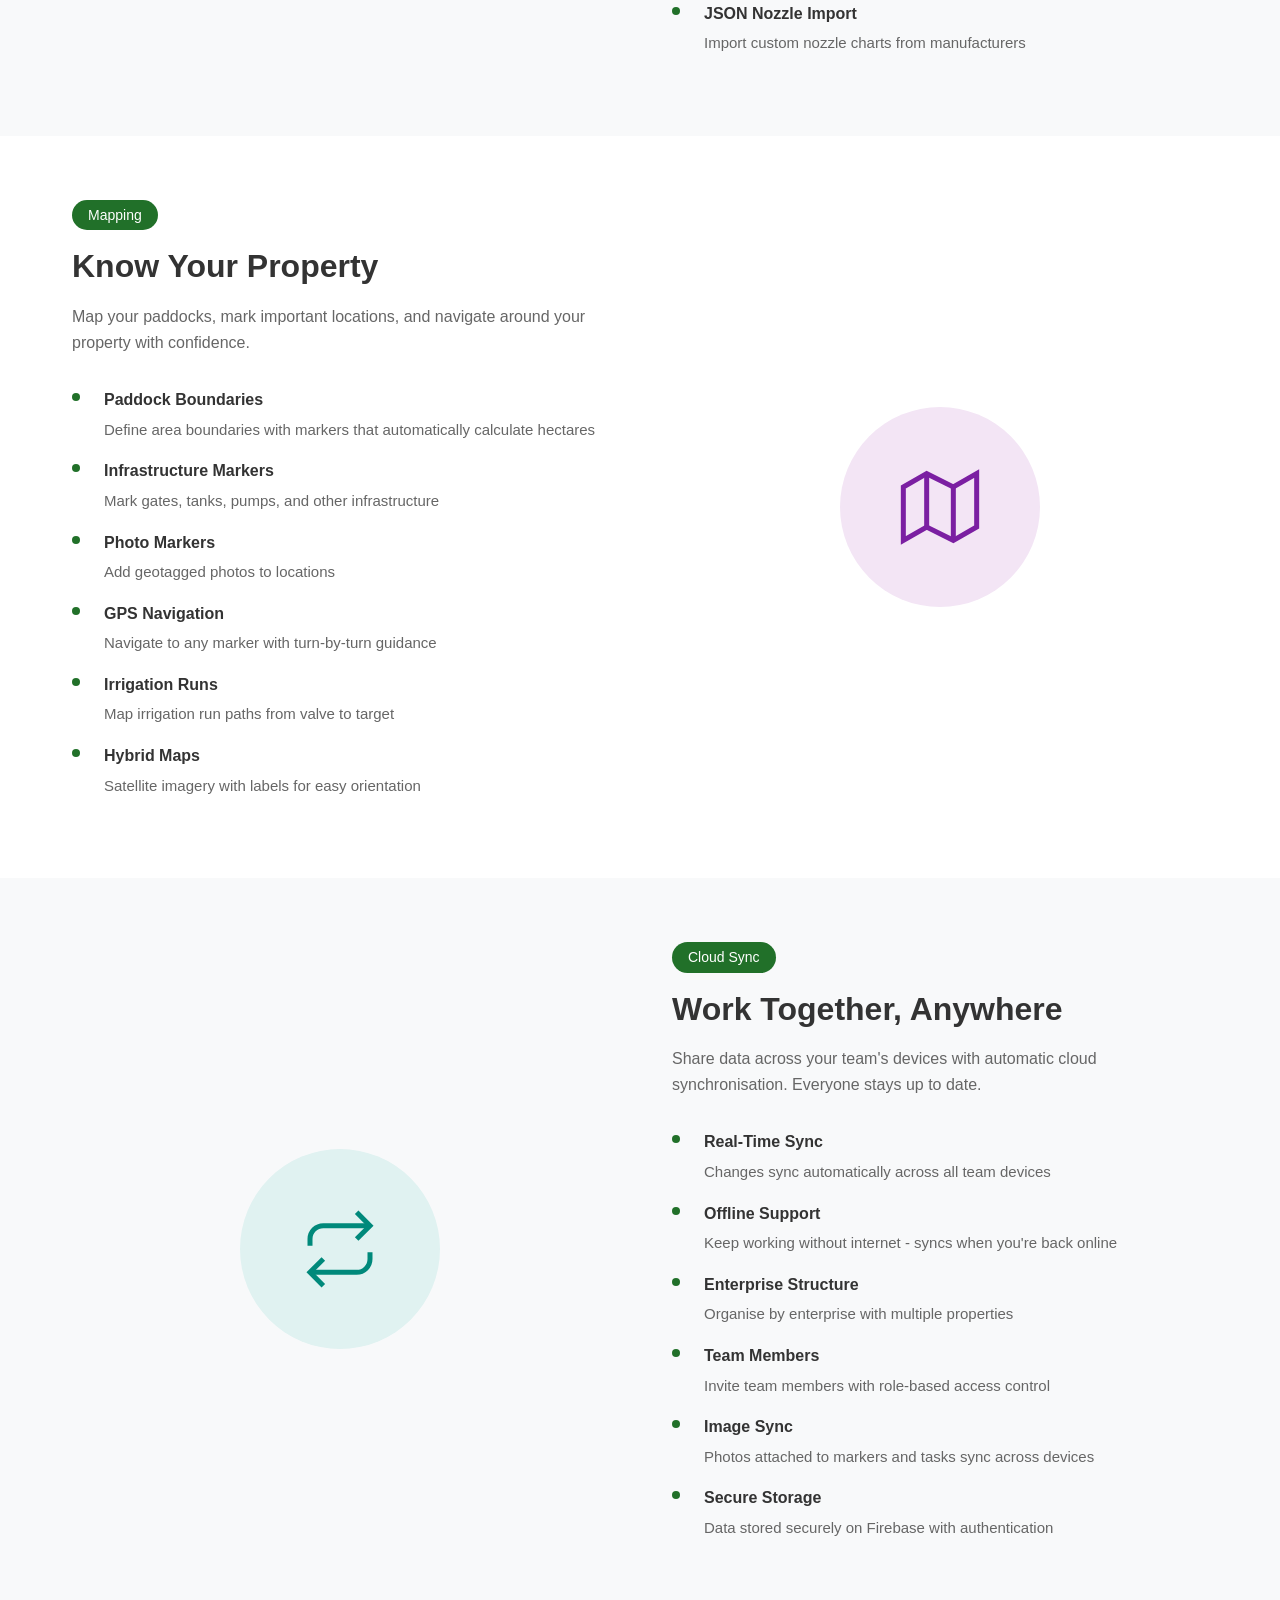
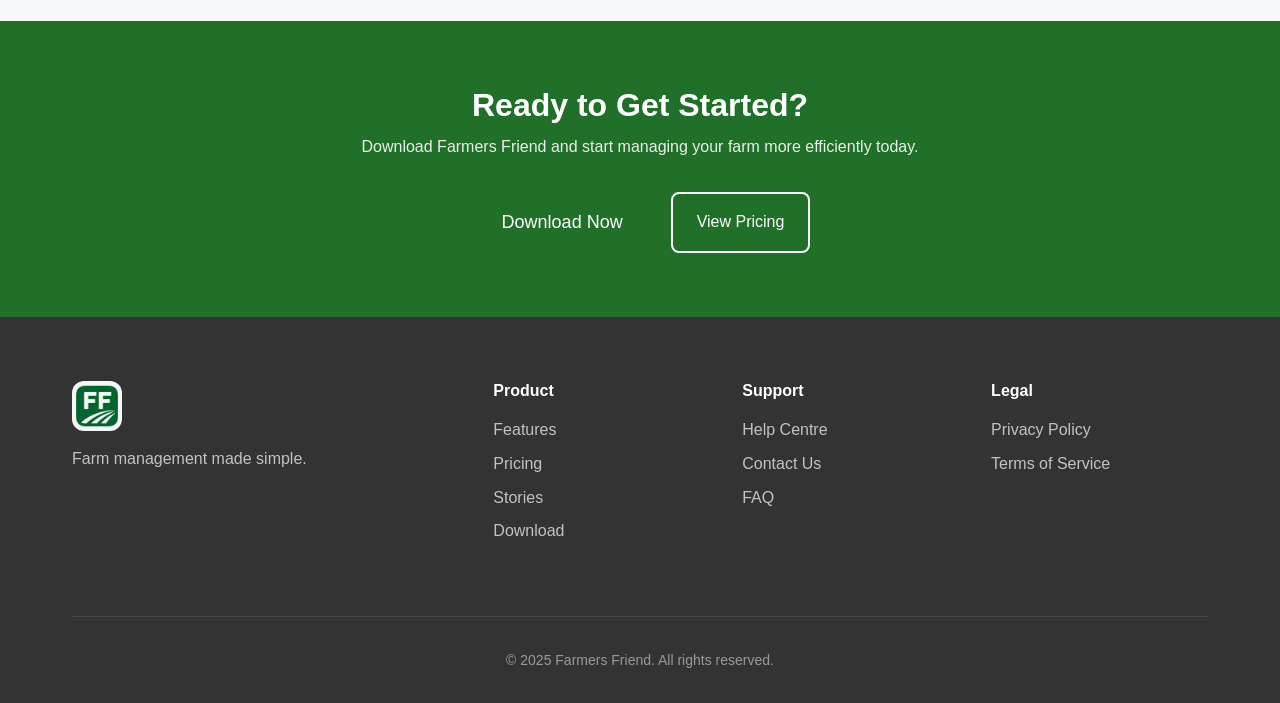
==== commit 3f737459: "Add Stories section with irrigation pump belts / Alffi service-parts story Co-Authored-By: Claude Op" ====
--- a/features.html
+++ b/features.html
@@ -26,6 +26,7 @@
                 <li><a href="index.html" class="nav-link">Home</a></li>
                 <li><a href="features.html" class="nav-link active">Features</a></li>
                 <li><a href="pricing.html" class="nav-link">Pricing</a></li>
+                <li><a href="stories.html" class="nav-link">Stories</a></li>
                 <li><a href="support.html" class="nav-link">Support</a></li>
                 <li><a href="index.html#download" class="nav-link btn-download">Download</a></li>
             </ul>
@@ -357,6 +358,7 @@
                         <ul>
                             <li><a href="features.html">Features</a></li>
                             <li><a href="pricing.html">Pricing</a></li>
+                            <li><a href="stories.html">Stories</a></li>
                             <li><a href="index.html#download">Download</a></li>
                         </ul>
                     </div>
--- a/css/styles.css
+++ b/css/styles.css
@@ -1229,3 +1229,416 @@
         text-align: center;
     }
 }
+
+/* ==========================================================================
+   Stories
+   ========================================================================== */
+
+.story-kicker {
+    display: inline-block;
+    font-size: 0.8rem;
+    font-weight: 600;
+    letter-spacing: 0.05em;
+    text-transform: uppercase;
+    margin-bottom: var(--spacing-sm);
+}
+
+.story-header .story-kicker {
+    opacity: 0.85;
+}
+
+.story-header p {
+    max-width: 720px;
+    margin: 0 auto;
+}
+
+.story {
+    padding: var(--spacing-xl) 0;
+}
+
+.story-container {
+    max-width: 760px;
+    margin: 0 auto;
+    padding: 0 var(--spacing-md);
+}
+
+.story h2 {
+    font-size: 1.6rem;
+    margin: var(--spacing-xl) 0 var(--spacing-md);
+    color: var(--color-primary-dark);
+}
+
+.story p {
+    margin-bottom: var(--spacing-md);
+    font-size: 1.075rem;
+}
+
+.story-lead {
+    font-size: 1.2rem !important;
+    font-weight: 600;
+    color: var(--color-primary-dark);
+    border-left: 4px solid var(--color-primary);
+    padding-left: var(--spacing-md);
+}
+
+.story-figure {
+    margin: var(--spacing-lg) 0;
+}
+
+.story-figure img {
+    width: 100%;
+    height: auto;
+    display: block;
+    border-radius: var(--border-radius-lg);
+    box-shadow: var(--shadow-md);
+}
+
+.story-figure figcaption {
+    font-size: 0.9rem;
+    color: var(--color-text-light);
+    margin-top: var(--spacing-sm);
+    text-align: center;
+}
+
+.story-split {
+    display: grid;
+    grid-template-columns: 1fr 280px;
+    gap: var(--spacing-lg);
+    align-items: start;
+}
+
+.story-figure-narrow {
+    margin-top: 0;
+}
+
+.story-figure-narrow img {
+    border: 1px solid var(--color-border);
+}
+
+.story-list {
+    list-style: none;
+    margin-bottom: var(--spacing-md);
+}
+
+.story-list li {
+    position: relative;
+    padding-left: 1.5rem;
+    margin-bottom: var(--spacing-sm);
+}
+
+.story-list li::before {
+    content: "";
+    position: absolute;
+    left: 0.25rem;
+    top: 0.6em;
+    width: 8px;
+    height: 8px;
+    border-radius: 50%;
+    background-color: var(--color-primary);
+}
+
+/* Chat transcript */
+.chat {
+    background-color: var(--color-background-alt);
+    border: 1px solid var(--color-border);
+    border-radius: var(--border-radius-lg);
+    padding: var(--spacing-lg);
+    margin: var(--spacing-lg) 0;
+    display: flex;
+    flex-direction: column;
+    gap: var(--spacing-md);
+}
+
+.chat-msg {
+    max-width: 88%;
+    padding: var(--spacing-md);
+    border-radius: var(--border-radius-lg);
+    box-shadow: var(--shadow-sm);
+}
+
+.chat-msg p {
+    font-size: 0.975rem;
+    margin-bottom: var(--spacing-sm);
+}
+
+.chat-msg p:last-child {
+    margin-bottom: 0;
+}
+
+.chat-msg.user {
+    align-self: flex-end;
+    background-color: var(--color-primary);
+    color: var(--color-white);
+    border-bottom-right-radius: 4px;
+}
+
+.chat-msg.alffi {
+    align-self: flex-start;
+    background-color: var(--color-white);
+    border-bottom-left-radius: 4px;
+}
+
+.chat-who {
+    font-size: 0.75rem;
+    font-weight: 700;
+    text-transform: uppercase;
+    letter-spacing: 0.05em;
+    opacity: 0.75;
+    margin-bottom: var(--spacing-xs);
+}
+
+.chat-attachment {
+    display: inline-block;
+    background-color: rgba(255, 255, 255, 0.2);
+    border-radius: 4px;
+    padding: 0 0.4rem;
+    font-size: 0.875rem;
+}
+
+.chat-card {
+    margin-top: var(--spacing-md);
+    border: 1px solid var(--color-border);
+    border-radius: var(--border-radius);
+    padding: var(--spacing-md);
+    background-color: var(--color-background-alt);
+}
+
+.chat-card-title {
+    font-weight: 700;
+    display: flex;
+    justify-content: space-between;
+    align-items: center;
+    gap: var(--spacing-sm);
+    margin-bottom: var(--spacing-sm);
+}
+
+.chat-card-status {
+    font-size: 0.75rem;
+    font-weight: 600;
+    color: var(--color-primary);
+    background-color: rgba(33, 112, 41, 0.1);
+    border-radius: 999px;
+    padding: 0.1rem 0.6rem;
+}
+
+.chat-card-under {
+    font-size: 0.85rem;
+    color: var(--color-text-light);
+    margin-bottom: var(--spacing-sm);
+}
+
+.chat-card dl {
+    display: grid;
+    grid-template-columns: max-content 1fr;
+    gap: 0.25rem var(--spacing-md);
+    font-size: 0.9rem;
+}
+
+.chat-card dt {
+    color: var(--color-text-light);
+}
+
+.story-outcomes {
+    display: grid;
+    grid-template-columns: repeat(2, 1fr);
+    gap: var(--spacing-md);
+    margin: var(--spacing-lg) 0;
+}
+
+.story-outcome {
+    background-color: var(--color-background-alt);
+    border-radius: var(--border-radius);
+    padding: var(--spacing-md);
+    border-top: 3px solid var(--color-primary);
+}
+
+.story-outcome strong {
+    display: block;
+    margin-bottom: var(--spacing-xs);
+}
+
+.story-outcome span {
+    color: var(--color-text-light);
+    font-size: 0.95rem;
+}
+
+.story-quote {
+    font-size: 1.4rem;
+    font-style: italic;
+    text-align: center;
+    color: var(--color-primary-dark);
+    margin: var(--spacing-xl) 0;
+    padding: 0 var(--spacing-md);
+}
+
+.story-cta {
+    text-align: center;
+    background-color: var(--color-background-alt);
+    border-radius: var(--border-radius-lg);
+    padding: var(--spacing-lg);
+}
+
+.story-cta h3 {
+    margin-bottom: var(--spacing-sm);
+}
+
+.story-cta .btn {
+    margin: var(--spacing-xs);
+}
+
+/* Stories index */
+.stories-section {
+    padding: var(--spacing-xl) 0;
+}
+
+.stories-grid {
+    display: grid;
+    grid-template-columns: repeat(auto-fill, minmax(320px, 1fr));
+    gap: var(--spacing-lg);
+}
+
+.story-card {
+    display: block;
+    background-color: var(--color-white);
+    border: 1px solid var(--color-border);
+    border-radius: var(--border-radius-lg);
+    overflow: hidden;
+    box-shadow: var(--shadow-sm);
+    color: var(--color-text);
+    text-decoration: none;
+    transition: transform 0.2s ease, box-shadow 0.2s ease;
+}
+
+.story-card:hover {
+    transform: translateY(-4px);
+    box-shadow: var(--shadow-lg);
+}
+
+.story-card img {
+    width: 100%;
+    aspect-ratio: 4 / 3;
+    object-fit: cover;
+    display: block;
+}
+
+.story-card-body {
+    padding: var(--spacing-md) var(--spacing-lg) var(--spacing-lg);
+}
+
+.story-card-body .story-kicker {
+    color: var(--color-primary);
+}
+
+.story-card-body h3 {
+    margin-bottom: var(--spacing-sm);
+}
+
+.story-card-body p {
+    color: var(--color-text-light);
+    margin-bottom: var(--spacing-md);
+}
+
+.story-card-link {
+    font-weight: 600;
+    color: var(--color-primary);
+}
+
+@media (max-width: 768px) {
+    .story-split {
+        grid-template-columns: 1fr;
+    }
+
+    .story-figure-narrow {
+        max-width: 320px;
+        margin: 0 auto var(--spacing-lg);
+    }
+
+    .story-outcomes {
+        grid-template-columns: 1fr;
+    }
+
+    .chat {
+        padding: var(--spacing-md);
+    }
+
+    .chat-msg {
+        max-width: 100%;
+    }
+
+    .stories-grid {
+        grid-template-columns: 1fr;
+    }
+}
+
+/* ==========================================================================
+   Stories
+   ========================================================================== */
+
+.story-kicker { display: inline-block; font-size: 0.8rem; font-weight: 600; letter-spacing: 0.05em; text-transform: uppercase; margin-bottom: var(--spacing-sm); }
+.story-header .story-kicker { opacity: 0.85; }
+.story-header p { max-width: 720px; margin: 0 auto; }
+
+.story { padding: var(--spacing-xl) 0; }
+.story-container { max-width: 760px; margin: 0 auto; padding: 0 var(--spacing-md); }
+.story h2 { font-size: 1.6rem; margin: var(--spacing-xl) 0 var(--spacing-md); color: var(--color-primary-dark); }
+.story p { margin-bottom: var(--spacing-md); font-size: 1.075rem; }
+.story-lead { font-size: 1.2rem !important; font-weight: 600; color: var(--color-primary-dark); border-left: 4px solid var(--color-primary); padding-left: var(--spacing-md); }
+
+.story-figure { margin: var(--spacing-lg) 0; }
+.story-figure img { width: 100%; height: auto; display: block; border-radius: var(--border-radius-lg); box-shadow: var(--shadow-md); }
+.story-figure figcaption { font-size: 0.9rem; color: var(--color-text-light); margin-top: var(--spacing-sm); text-align: center; }
+
+.story-split { display: grid; grid-template-columns: 1fr 280px; gap: var(--spacing-lg); align-items: start; }
+.story-figure-narrow { margin-top: 0; }
+.story-figure-narrow img { border: 1px solid var(--color-border); }
+
+.story-list { list-style: none; margin-bottom: var(--spacing-md); }
+.story-list li { position: relative; padding-left: 1.5rem; margin-bottom: var(--spacing-sm); }
+.story-list li::before { content: ""; position: absolute; left: 0.25rem; top: 0.6em; width: 8px; height: 8px; border-radius: 50%; background-color: var(--color-primary); }
+
+/* Chat transcript */
+.chat { background-color: var(--color-background-alt); border: 1px solid var(--color-border); border-radius: var(--border-radius-lg); padding: var(--spacing-lg); margin: var(--spacing-lg) 0; display: flex; flex-direction: column; gap: var(--spacing-md); }
+.chat-msg { max-width: 88%; padding: var(--spacing-md); border-radius: var(--border-radius-lg); box-shadow: var(--shadow-sm); }
+.chat-msg p { font-size: 0.975rem; margin-bottom: var(--spacing-sm); }
+.chat-msg p:last-child { margin-bottom: 0; }
+.chat-msg.user { align-self: flex-end; background-color: var(--color-primary); color: var(--color-white); border-bottom-right-radius: 4px; }
+.chat-msg.alffi { align-self: flex-start; background-color: var(--color-white); border-bottom-left-radius: 4px; }
+.chat-who { font-size: 0.75rem; font-weight: 700; text-transform: uppercase; letter-spacing: 0.05em; opacity: 0.75; margin-bottom: var(--spacing-xs); }
+.chat-attachment { display: inline-block; background-color: rgba(255, 255, 255, 0.2); border-radius: 4px; padding: 0 0.4rem; font-size: 0.875rem; }
+.chat-card { margin-top: var(--spacing-md); border: 1px solid var(--color-border); border-radius: var(--border-radius); padding: var(--spacing-md); background-color: var(--color-background-alt); }
+.chat-card-title { font-weight: 700; display: flex; justify-content: space-between; align-items: center; gap: var(--spacing-sm); margin-bottom: var(--spacing-sm); }
+.chat-card-status { font-size: 0.75rem; font-weight: 600; color: var(--color-primary); background-color: rgba(33, 112, 41, 0.1); border-radius: 999px; padding: 0.1rem 0.6rem; }
+.chat-card-under { font-size: 0.85rem; color: var(--color-text-light); margin-bottom: var(--spacing-sm); }
+.chat-card dl { display: grid; grid-template-columns: max-content 1fr; gap: 0.25rem var(--spacing-md); font-size: 0.9rem; }
+.chat-card dt { color: var(--color-text-light); }
+
+.story-outcomes { display: grid; grid-template-columns: repeat(2, 1fr); gap: var(--spacing-md); margin: var(--spacing-lg) 0; }
+.story-outcome { background-color: var(--color-background-alt); border-radius: var(--border-radius); padding: var(--spacing-md); border-top: 3px solid var(--color-primary); }
+.story-outcome strong { display: block; margin-bottom: var(--spacing-xs); }
+.story-outcome span { color: var(--color-text-light); font-size: 0.95rem; }
+
+.story-quote { font-size: 1.4rem; font-style: italic; text-align: center; color: var(--color-primary-dark); margin: var(--spacing-xl) 0; padding: 0 var(--spacing-md); }
+.story-cta { text-align: center; background-color: var(--color-background-alt); border-radius: var(--border-radius-lg); padding: var(--spacing-lg); }
+.story-cta h3 { margin-bottom: var(--spacing-sm); }
+.story-cta .btn { margin: var(--spacing-xs); }
+
+/* Stories index */
+.stories-section { padding: var(--spacing-xl) 0; }
+.stories-grid { display: grid; grid-template-columns: repeat(auto-fill, minmax(320px, 1fr)); gap: var(--spacing-lg); }
+.story-card { display: block; background-color: var(--color-white); border: 1px solid var(--color-border); border-radius: var(--border-radius-lg); overflow: hidden; box-shadow: var(--shadow-sm); color: var(--color-text); text-decoration: none; transition: transform 0.2s ease, box-shadow 0.2s ease; }
+.story-card:hover { transform: translateY(-4px); box-shadow: var(--shadow-lg); }
+.story-card img { width: 100%; aspect-ratio: 4 / 3; object-fit: cover; display: block; }
+.story-card-body { padding: var(--spacing-md) var(--spacing-lg) var(--spacing-lg); }
+.story-card-body .story-kicker { color: var(--color-primary); }
+.story-card-body h3 { margin-bottom: var(--spacing-sm); }
+.story-card-body p { color: var(--color-text-light); margin-bottom: var(--spacing-md); }
+.story-card-link { font-weight: 600; color: var(--color-primary); }
+
+@media (max-width: 768px) {
+    .story-split { grid-template-columns: 1fr; }
+    .story-figure-narrow { max-width: 320px; margin: 0 auto var(--spacing-lg); }
+    .story-outcomes { grid-template-columns: 1fr; }
+    .chat { padding: var(--spacing-md); }
+    .chat-msg { max-width: 100%; }
+    .stories-grid { grid-template-columns: 1fr; }
+}
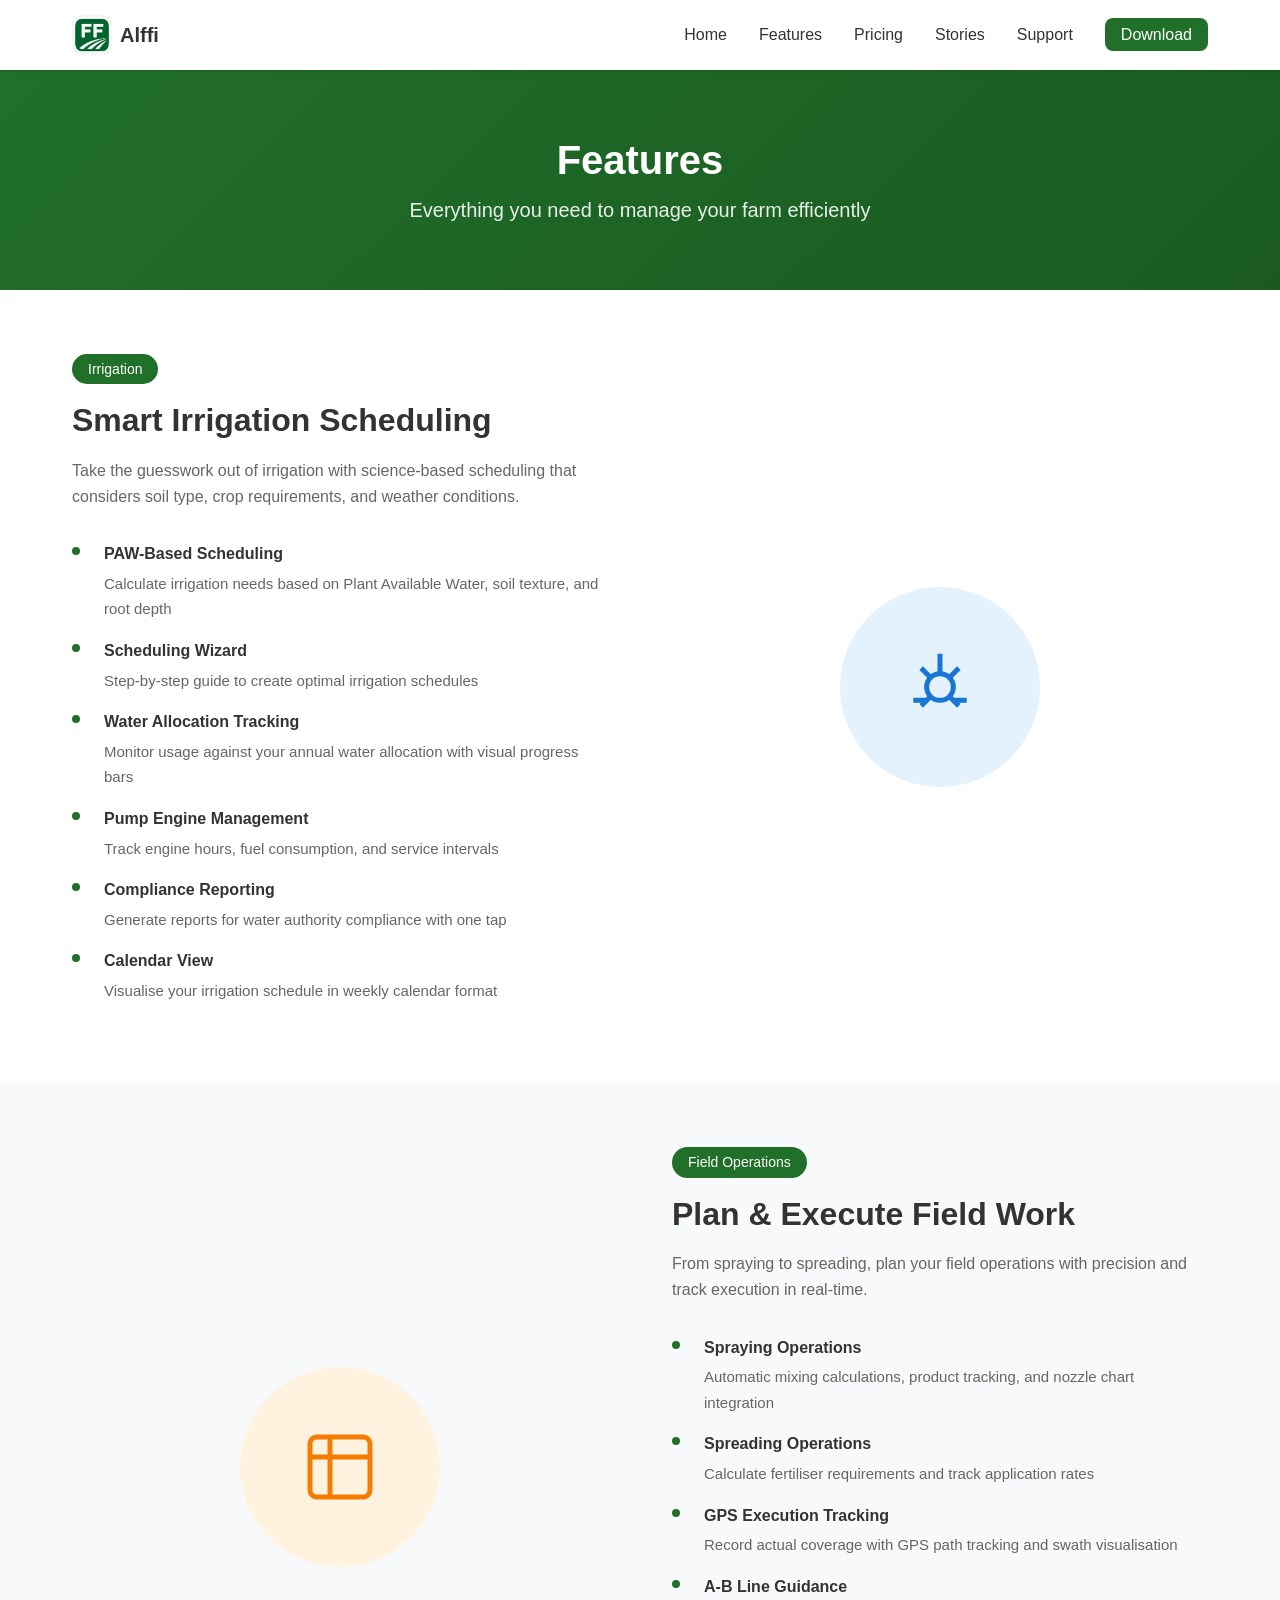
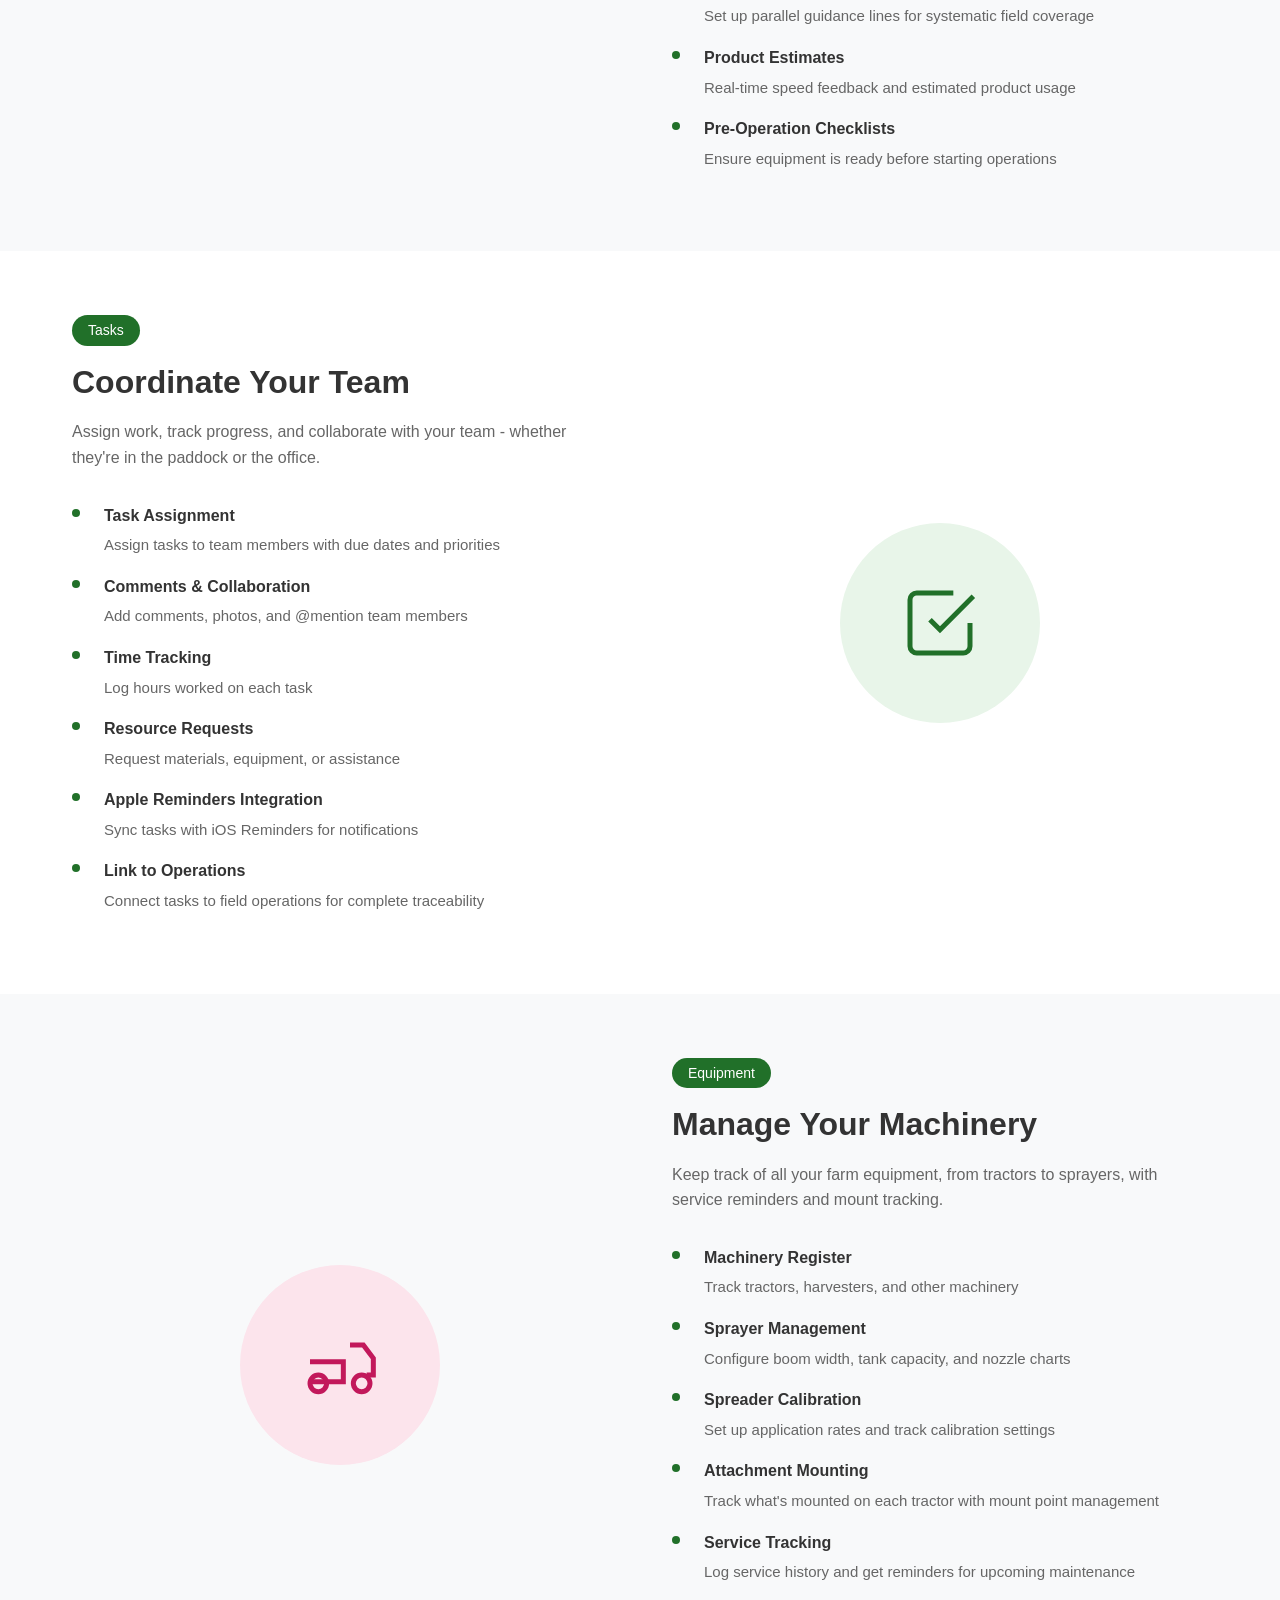
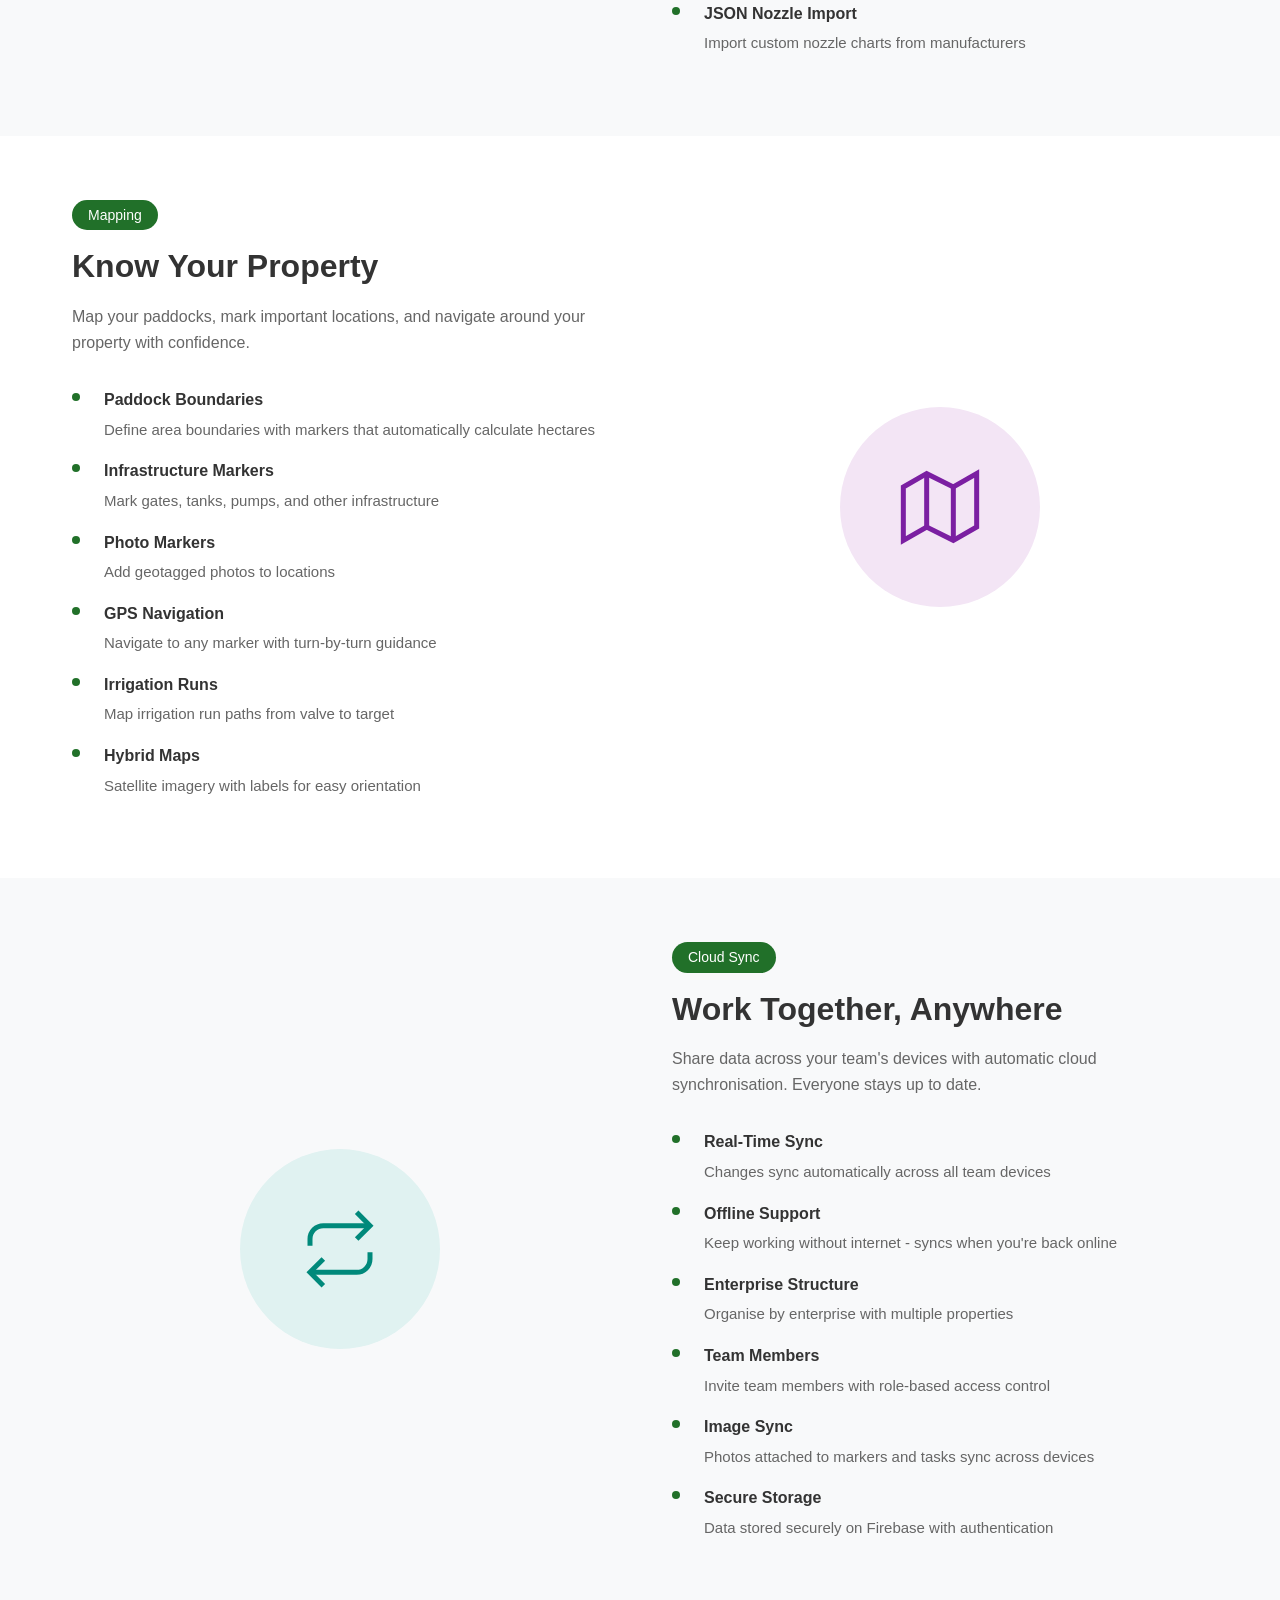
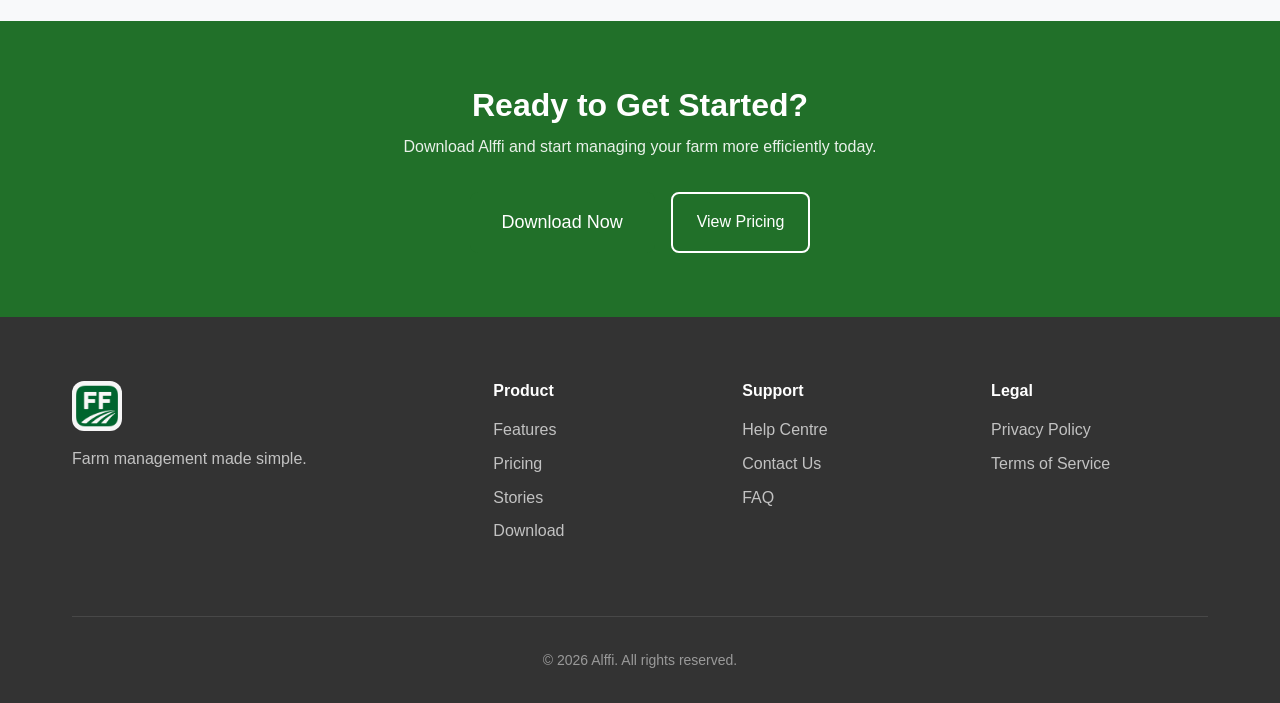
==== commit a8ea8221: "Rebrand site from Farmers Friend to Alffi Co-Authored-By: Claude Opus 5.5 <noreply@anthropic.com> Cl" ====
--- a/features.html
+++ b/features.html
@@ -3,8 +3,8 @@
 <head>
     <meta charset="UTF-8">
     <meta name="viewport" content="width=device-width, initial-scale=1.0">
-    <meta name="description" content="Explore all features of Farmers Friend - irrigation scheduling, field operations, task management, equipment tracking, and more.">
-    <title>Features - Farmers Friend</title>
+    <meta name="description" content="Explore all features of Alffi - irrigation scheduling, field operations, task management, equipment tracking, and more.">
+    <title>Features - Alffi</title>
     <link rel="stylesheet" href="css/styles.css">
     <link rel="icon" type="image/png" href="images/favicon.png">
     <link rel="apple-touch-icon" href="images/app-icon.png">
@@ -14,8 +14,8 @@
     <nav class="navbar">
         <div class="nav-container">
             <a href="index.html" class="nav-logo">
-                <img src="images/app-icon.png" alt="Farmers Friend" class="logo-icon">
-                <span>Farmers Friend</span>
+                <img src="images/app-icon.png" alt="Alffi" class="logo-icon">
+                <span>Alffi</span>
             </a>
             <button class="nav-toggle" aria-label="Toggle navigation">
                 <span></span>
@@ -336,7 +336,7 @@
     <section class="cta-section">
         <div class="container">
             <h2>Ready to Get Started?</h2>
-            <p>Download Farmers Friend and start managing your farm more efficiently today.</p>
+            <p>Download Alffi and start managing your farm more efficiently today.</p>
             <div class="cta-buttons">
                 <a href="index.html#download" class="btn btn-primary btn-large">Download Now</a>
                 <a href="pricing.html" class="btn btn-secondary">View Pricing</a>
@@ -349,7 +349,7 @@
         <div class="container">
             <div class="footer-content">
                 <div class="footer-brand">
-                    <img src="images/app-icon.png" alt="Farmers Friend" class="footer-logo">
+                    <img src="images/app-icon.png" alt="Alffi" class="footer-logo">
                     <p>Farm management made simple.</p>
                 </div>
                 <div class="footer-links">
@@ -380,7 +380,7 @@
                 </div>
             </div>
             <div class="footer-bottom">
-                <p>&copy; 2025 Farmers Friend. All rights reserved.</p>
+                <p>&copy; 2026 Alffi. All rights reserved.</p>
             </div>
         </div>
     </footer>
--- a/css/styles.css
+++ b/css/styles.css
@@ -1,5 +1,5 @@
 /* ==========================================================================
-   Farmers Friend Website Styles
+   Alffi Website Styles
    Brand Color: #217029 (RGB 33, 112, 41)
    ========================================================================== */
 
